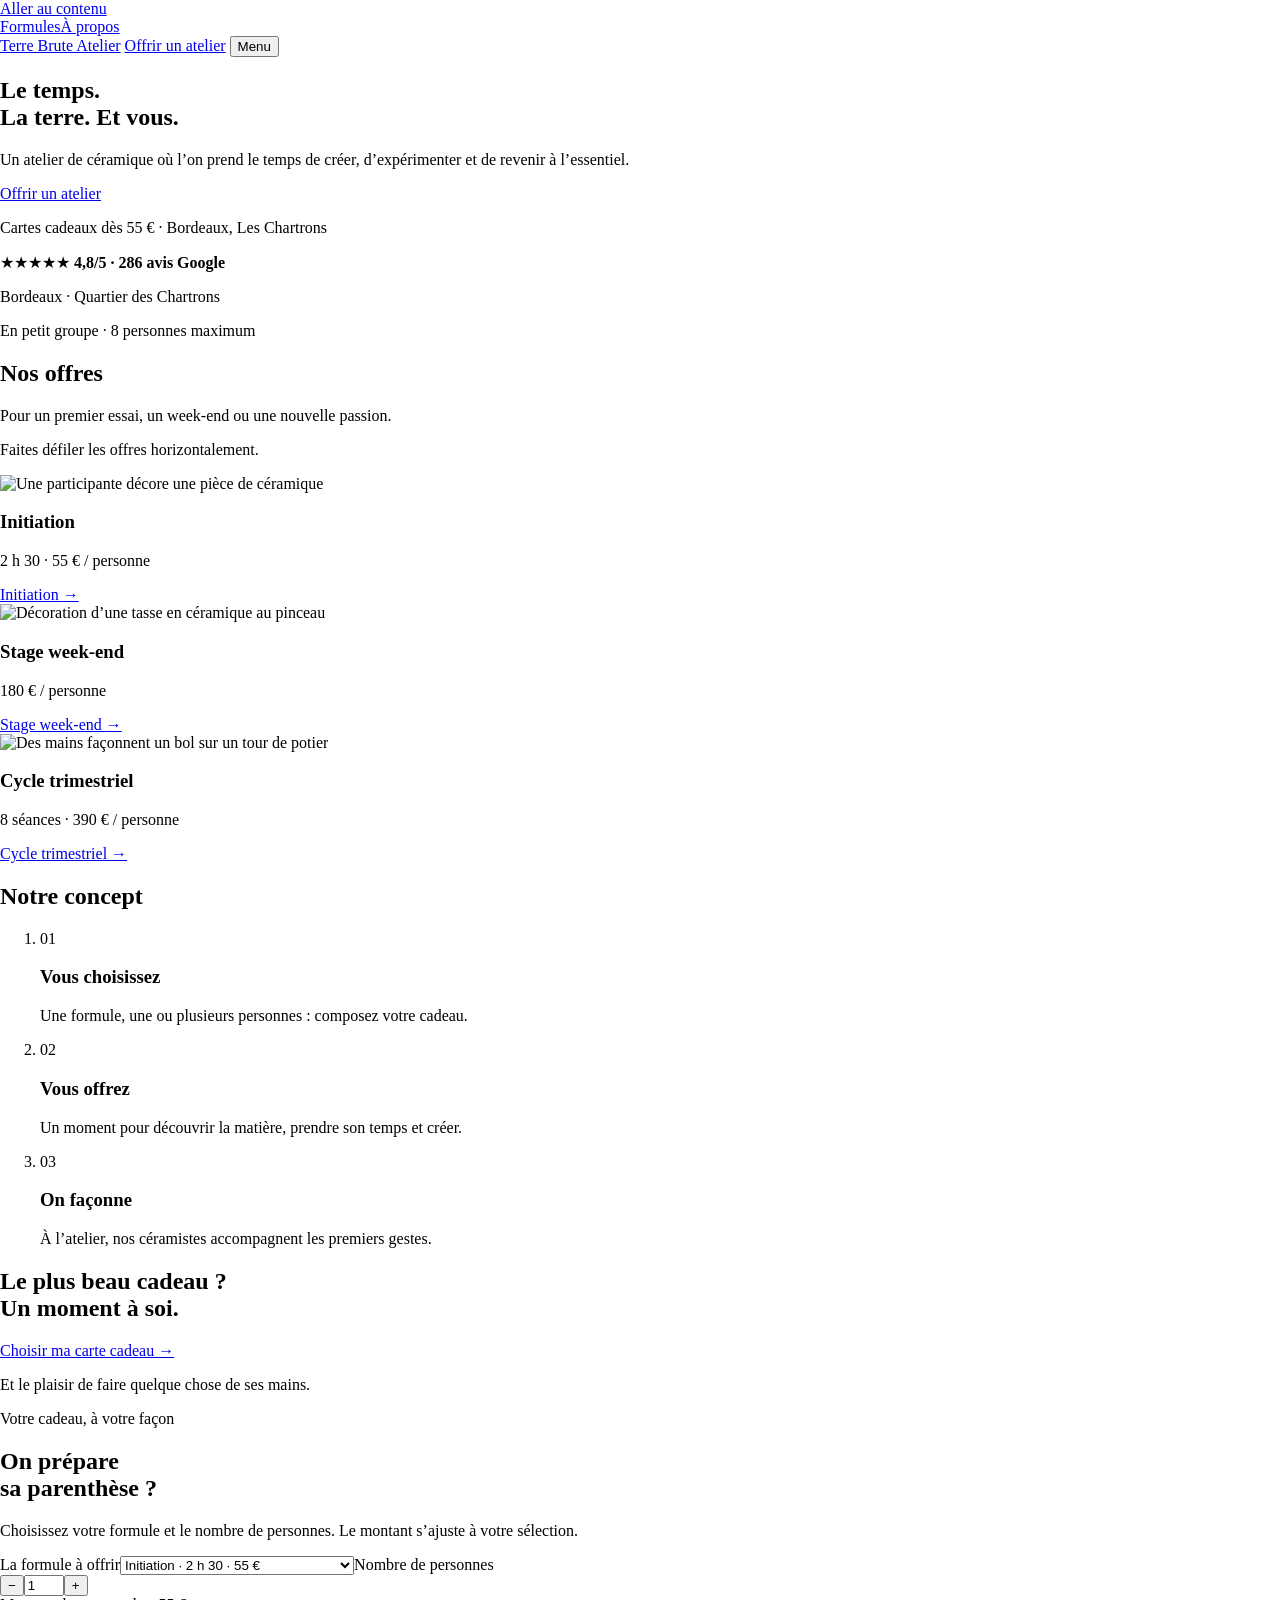
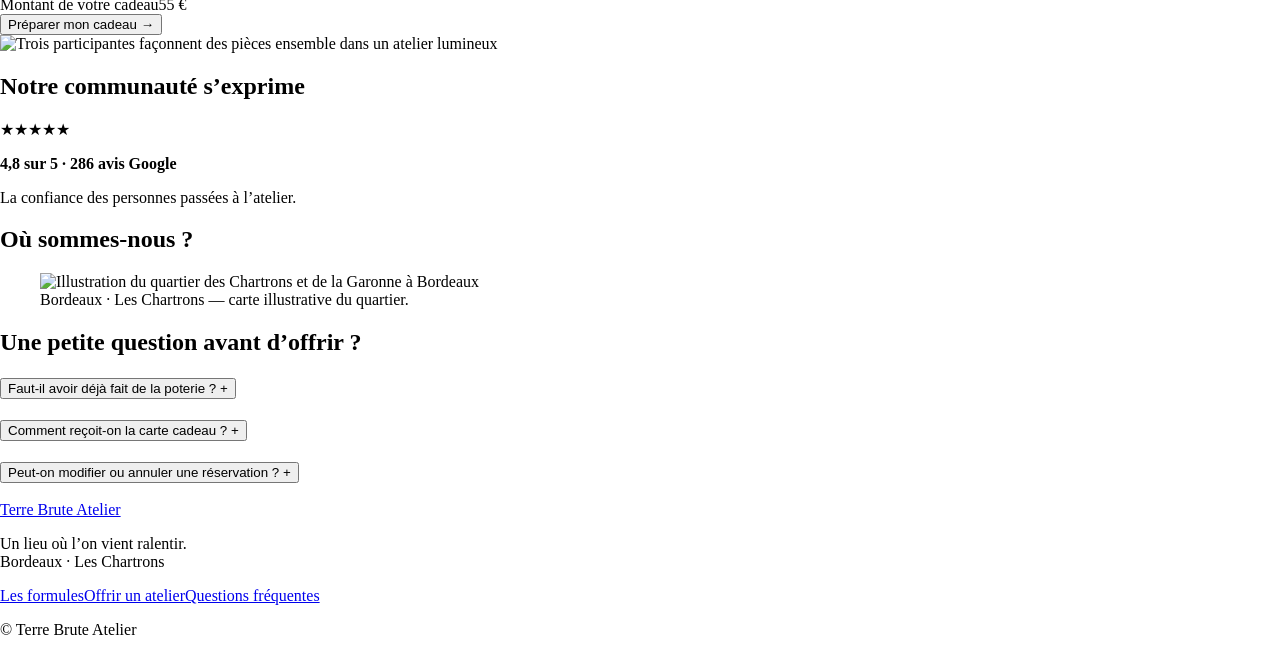
==== index.html @ 3ad9e369 "Ajouter la structure HTML de la landing et sa documentation" ====
<!doctype html><html lang="fr"><head><meta charset="utf-8"><meta name="viewport" content="width=device-width,initial-scale=1"><meta name="description" content="Offrez une parenthèse créative à Bordeaux : découvrez les formules cadeaux de Terre Brute Atelier et préparez votre sélection."><title>Offrir un atelier — Terre Brute Atelier</title><link rel="stylesheet" href="assets/landing.css"><style>body{margin:0}</style></head><body><div class="tb" data-tb-landing>
  <a class="tb-skip" href="#contenu">Aller au contenu</a>
  <header class="tb-header">
    <nav class="tb-nav" aria-label="Navigation principale">
      <div class="tb-nav-links"><a href="#formules">Formules</a><a href="#concept">À propos</a></div>
      <a class="tb-brand" href="#contenu">Terre Brute Atelier</a>
      <a class="tb-button tb-nav-cta" href="#cadeau">Offrir un atelier</a>
      <button class="tb-menu" type="button" aria-expanded="false" aria-controls="navigation-mobile" data-menu-toggle>Menu</button>
    </nav>
    <nav id="navigation-mobile" class="tb-mobile-nav" aria-label="Navigation mobile" data-mobile-nav hidden><a href="#formules">Les formules</a><a href="#concept">Notre concept</a><a href="#cadeau">Offrir un atelier</a><a href="#questions">Questions fréquentes</a></nav>
  </header>
  <main id="contenu">
    <section class="tb-hero tb-texture" aria-labelledby="titre-principal">
      <h1 id="titre-principal">Le temps.<br>La terre. Et vous.</h1>
      <p class="tb-hero-copy">Un atelier de céramique où l’on prend le temps de créer, d’expérimenter et de revenir à l’essentiel.</p>
      <a class="tb-button" href="#cadeau">Offrir un atelier</a>
      <p class="tb-hero-detail">Cartes cadeaux dès 55 € · Bordeaux, Les Chartrons</p>
    </section>
    <div class="tb-trust" aria-label="Les repères de l’atelier"><p><span aria-hidden="true">★★★★★</span> <strong>4,8/5 · 286 avis Google</strong></p><p>Bordeaux · Quartier des Chartrons</p><p>En petit groupe · 8 personnes maximum</p></div>
    <section id="formules" class="tb-offers tb-texture" aria-labelledby="titre-offres">
      <div class="tb-section-intro"><h2 id="titre-offres">Nos offres</h2><p>Pour un premier essai, un week-end ou une nouvelle passion.</p></div>
      <p class="tb-swipe-hint" id="aide-offres">Faites défiler les offres horizontalement.</p>
      <div class="tb-offer-track" tabindex="0" role="region" aria-label="Les trois formules cadeaux" aria-describedby="aide-offres">
        <article class="tb-offer"><img src="assets/initiation.webp" alt="Une participante décore une pièce de céramique" width="278" height="416" loading="lazy"><div class="tb-offer-label"><h3>Initiation</h3><p>2 h 30 · 55 € / personne</p><a class="tb-button" href="#cadeau" data-select-formula="initiation">Initiation <span aria-hidden="true">→</span></a></div></article>
        <article class="tb-offer"><img src="assets/stage.webp" alt="Décoration d’une tasse en céramique au pinceau" width="278" height="416" loading="lazy"><div class="tb-offer-label"><h3>Stage week-end</h3><p>180 € / personne</p><a class="tb-button" href="#cadeau" data-select-formula="stage">Stage week-end <span aria-hidden="true">→</span></a></div></article>
        <article class="tb-offer"><img src="assets/cycle.webp" alt="Des mains façonnent un bol sur un tour de potier" width="278" height="416" loading="lazy"><div class="tb-offer-label"><h3>Cycle trimestriel</h3><p>8 séances · 390 € / personne</p><a class="tb-button" href="#cadeau" data-select-formula="cycle">Cycle trimestriel <span aria-hidden="true">→</span></a></div></article>
      </div>
    </section>
    <section id="concept" class="tb-concept tb-wrap" aria-labelledby="titre-concept"><h2 id="titre-concept">Notre concept</h2><ol class="tb-steps"><li><span class="tb-step-number" aria-hidden="true">01</span><h3>Vous choisissez</h3><p>Une formule, une ou plusieurs personnes : composez votre cadeau.</p></li><li><span class="tb-step-number" aria-hidden="true">02</span><h3>Vous offrez</h3><p>Un moment pour découvrir la matière, prendre son temps et créer.</p></li><li><span class="tb-step-number" aria-hidden="true">03</span><h3>On façonne</h3><p>À l’atelier, nos céramistes accompagnent les premiers gestes.</p></li></ol></section>
    <section class="tb-gift-invitation tb-texture"><div class="tb-gift-panel"><h2>Le plus beau cadeau ?<br>Un moment à soi.</h2><a href="#cadeau" class="tb-button tb-button-clay">Choisir ma carte cadeau <span aria-hidden="true">→</span></a><p>Et le plaisir de faire quelque chose de ses mains.</p></div></section>
    <section id="cadeau" class="tb-configurator tb-wrap" aria-labelledby="titre-cadeau"><div><p class="tb-eyebrow">Votre cadeau, à votre façon</p><h2 id="titre-cadeau">On prépare<br>sa parenthèse ?</h2><p>Choisissez votre formule et le nombre de personnes. Le montant s’ajuste à votre sélection.</p></div><form class="tb-gift-form" data-gift-form><label for="formule">La formule à offrir</label><select id="formule" name="formula"><option value="initiation" data-price="55">Initiation · 2 h 30 · 55 €</option><option value="stage" data-price="180">Stage week-end · 180 €</option><option value="cycle" data-price="390">Cycle trimestriel · 8 séances · 390 €</option></select><label for="personnes">Nombre de personnes</label><div class="tb-quantity"><button type="button" data-quantity-step="-1" aria-label="Retirer une personne">−</button><input id="personnes" type="number" name="quantity" min="1" max="8" step="1" value="1" required inputmode="numeric"><button type="button" data-quantity-step="1" aria-label="Ajouter une personne">+</button></div><div class="tb-total"><span>Montant de votre cadeau</span><output for="formule personnes" aria-live="polite" aria-atomic="true" data-gift-total>55 €</output></div><button class="tb-button tb-button-clay" type="submit">Préparer mon cadeau <span aria-hidden="true">→</span></button><p class="tb-status" role="status" data-gift-status hidden></p></form></section>
    <section id="communaute" class="tb-community tb-wrap" aria-labelledby="titre-avis"><img class="tb-community-image" src="assets/atelier.webp" alt="Trois participantes façonnent des pièces ensemble dans un atelier lumineux" width="416" height="280" loading="lazy"><h2 id="titre-avis">Notre communauté s’exprime</h2><p class="tb-stars" aria-label="Note de 4,8 sur 5">★★★★★</p><p class="tb-rating"><strong>4,8 sur 5 · 286 avis Google</strong></p><p>La confiance des personnes passées à l’atelier.</p></section>
    <section id="contact" class="tb-location tb-texture" aria-labelledby="titre-lieu"><h2 id="titre-lieu">Où sommes-nous ?</h2><figure><img src="assets/carte.webp" alt="Illustration du quartier des Chartrons et de la Garonne à Bordeaux" width="416" height="234" loading="lazy"><figcaption>Bordeaux · Les Chartrons — carte illustrative du quartier.</figcaption></figure></section>
    <section id="questions" class="tb-faq" aria-labelledby="titre-faq"><div class="tb-faq-inner"><h2 id="titre-faq">Une petite question avant d’offrir ?</h2><div class="tb-faq-item"><h3><button type="button" data-faq-trigger aria-expanded="false" aria-controls="reponse-1">Faut-il avoir déjà fait de la poterie ? <span aria-hidden="true">+</span></button></h3><div id="reponse-1" hidden><p>Pas du tout. Les initiations sont conçues pour découvrir le tour ou le modelage, avec l’accompagnement d’un céramiste.</p></div></div><div class="tb-faq-item"><h3><button type="button" data-faq-trigger aria-expanded="false" aria-controls="reponse-2">Comment reçoit-on la carte cadeau ? <span aria-hidden="true">+</span></button></h3><div id="reponse-2" hidden><p>Les modalités de réception seront précisées par l’atelier à l’ouverture de la vente en ligne. Le simulateur permet pour le moment de préparer votre sélection.</p></div></div><div class="tb-faq-item"><h3><button type="button" data-faq-trigger aria-expanded="false" aria-controls="reponse-3">Peut-on modifier ou annuler une réservation ? <span aria-hidden="true">+</span></button></h3><div id="reponse-3" hidden><p>Les conditions de modification, d’annulation et de validité seront précisées dans les conditions générales de vente avant l’ouverture des achats.</p></div></div></div></section>
  </main>
  <footer class="tb-footer tb-wrap"><a class="tb-brand" href="#contenu">Terre Brute Atelier</a><p>Un lieu où l’on vient ralentir.<br>Bordeaux · Les Chartrons</p><nav aria-label="Pied de page"><a href="#formules">Les formules</a><a href="#cadeau">Offrir un atelier</a><a href="#questions">Questions fréquentes</a></nav><p class="tb-copyright">© Terre Brute Atelier</p></footer>
</div>
<script src="assets/landing.js"></script></body></html>
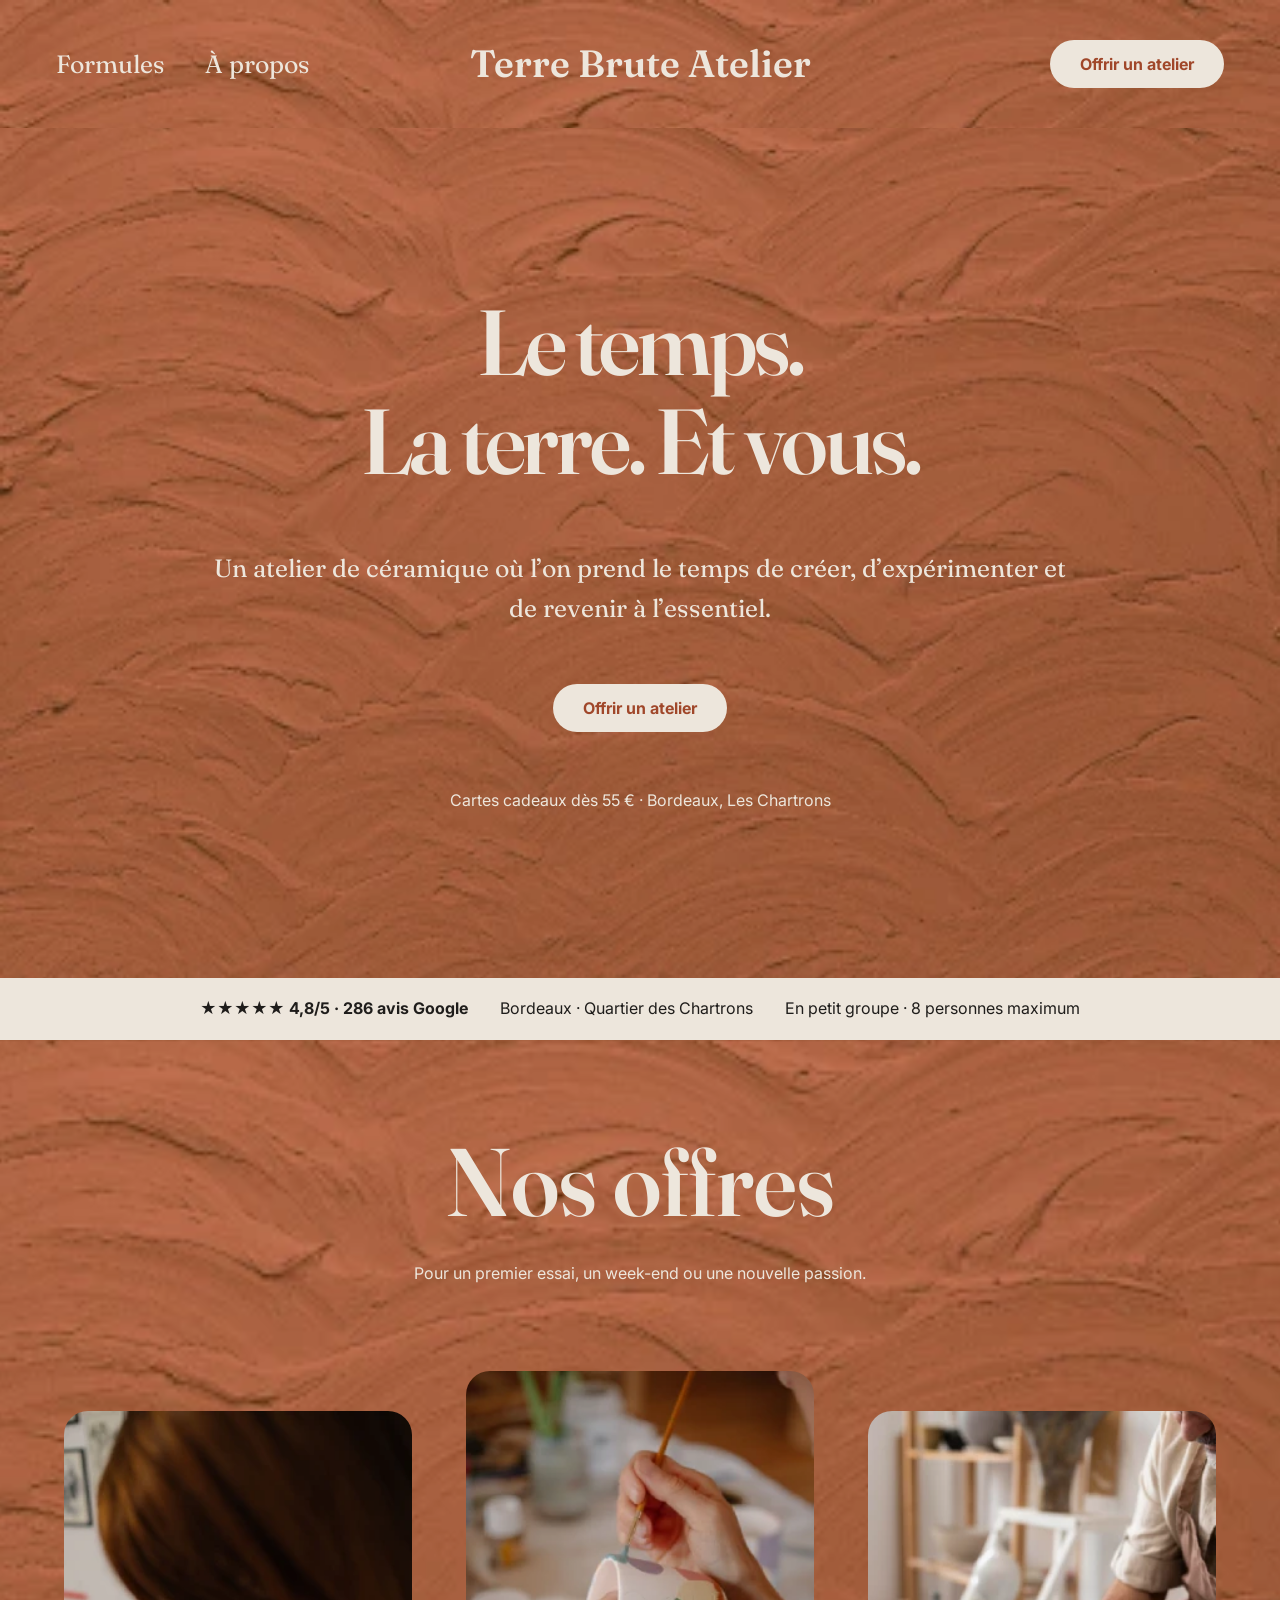
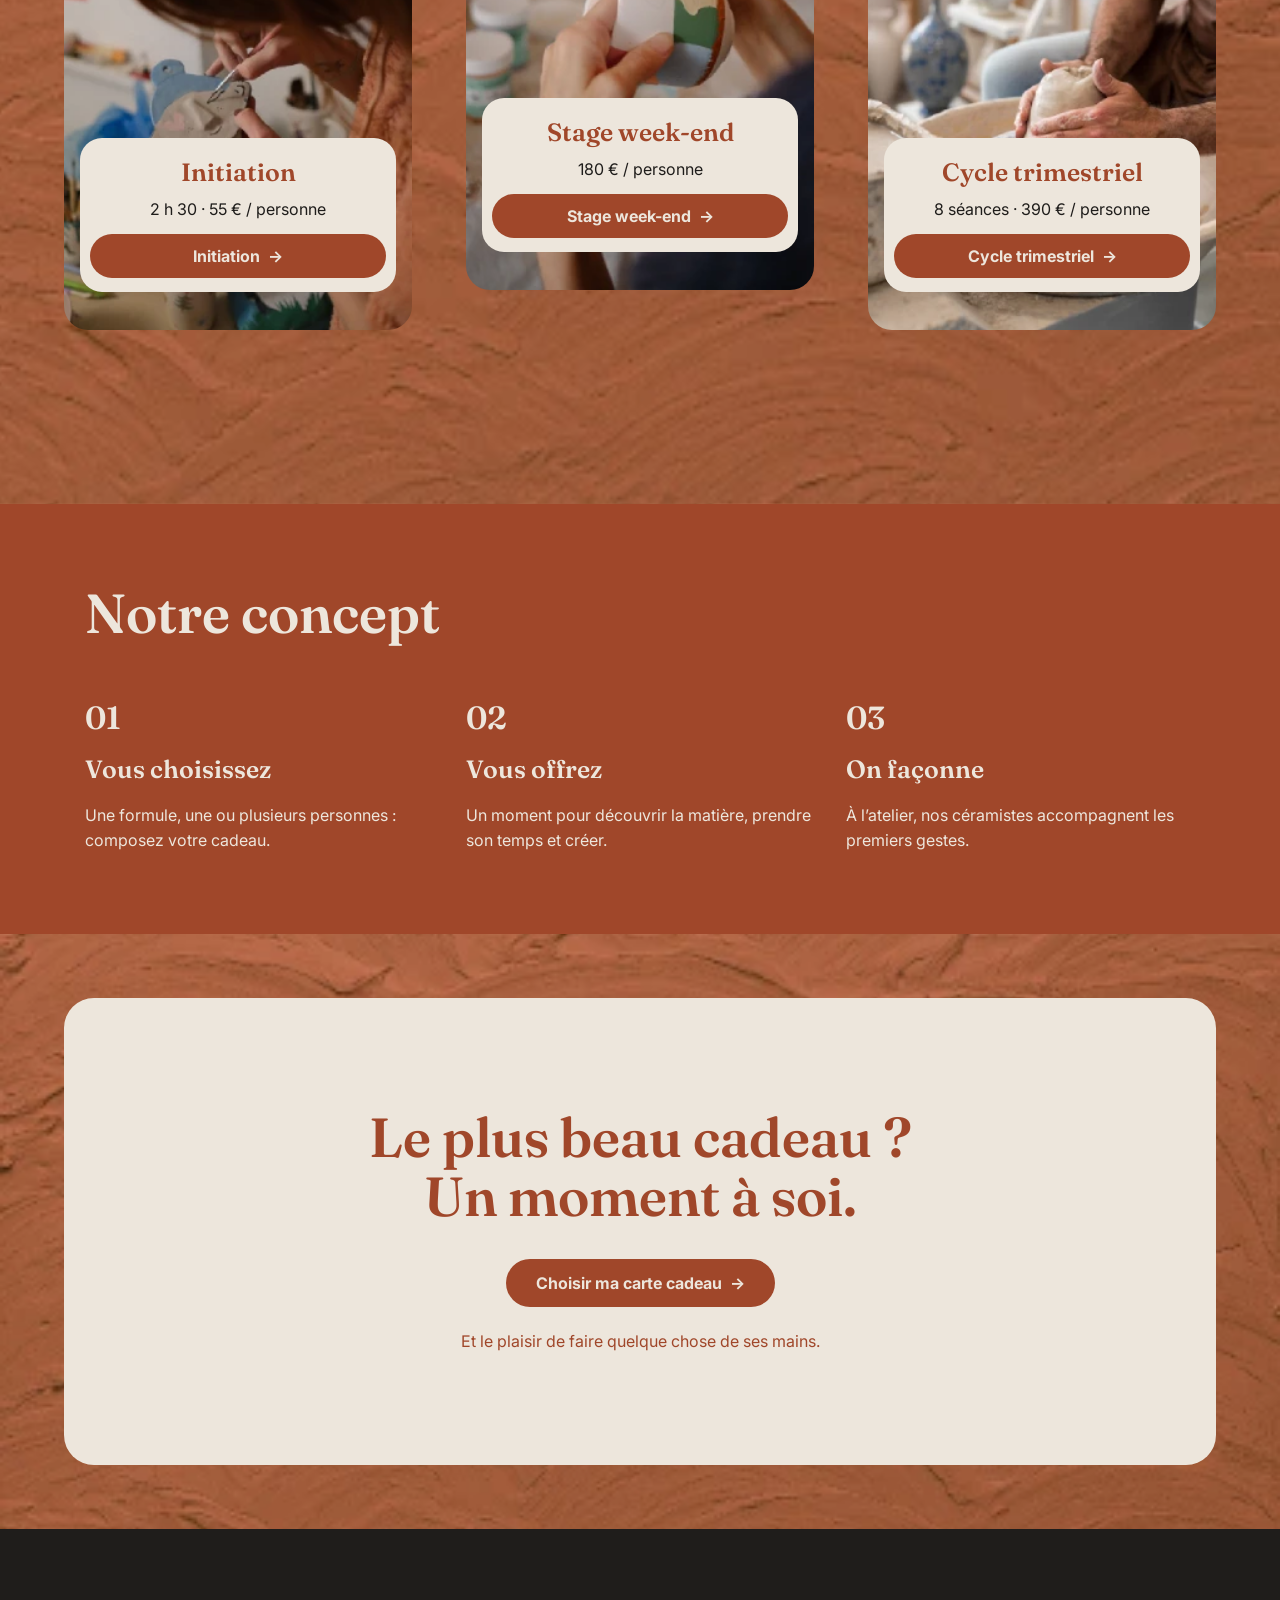
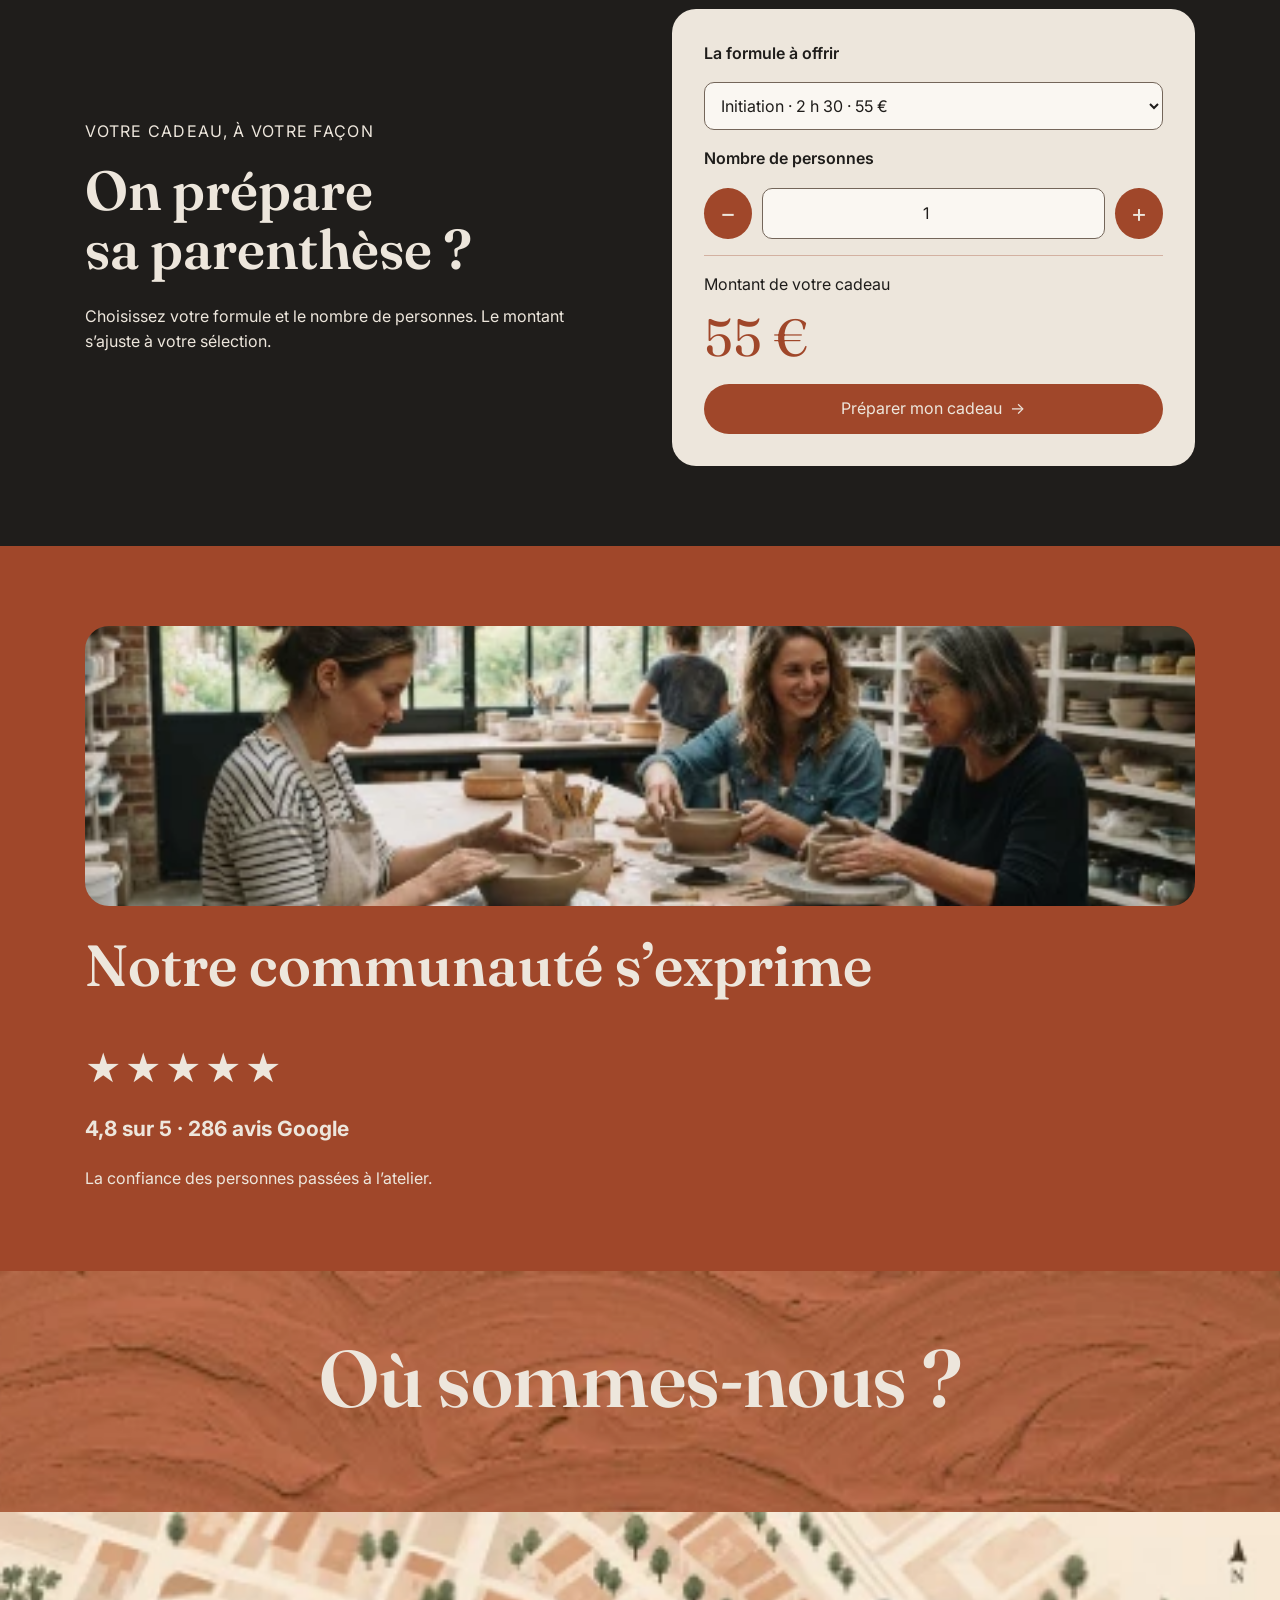
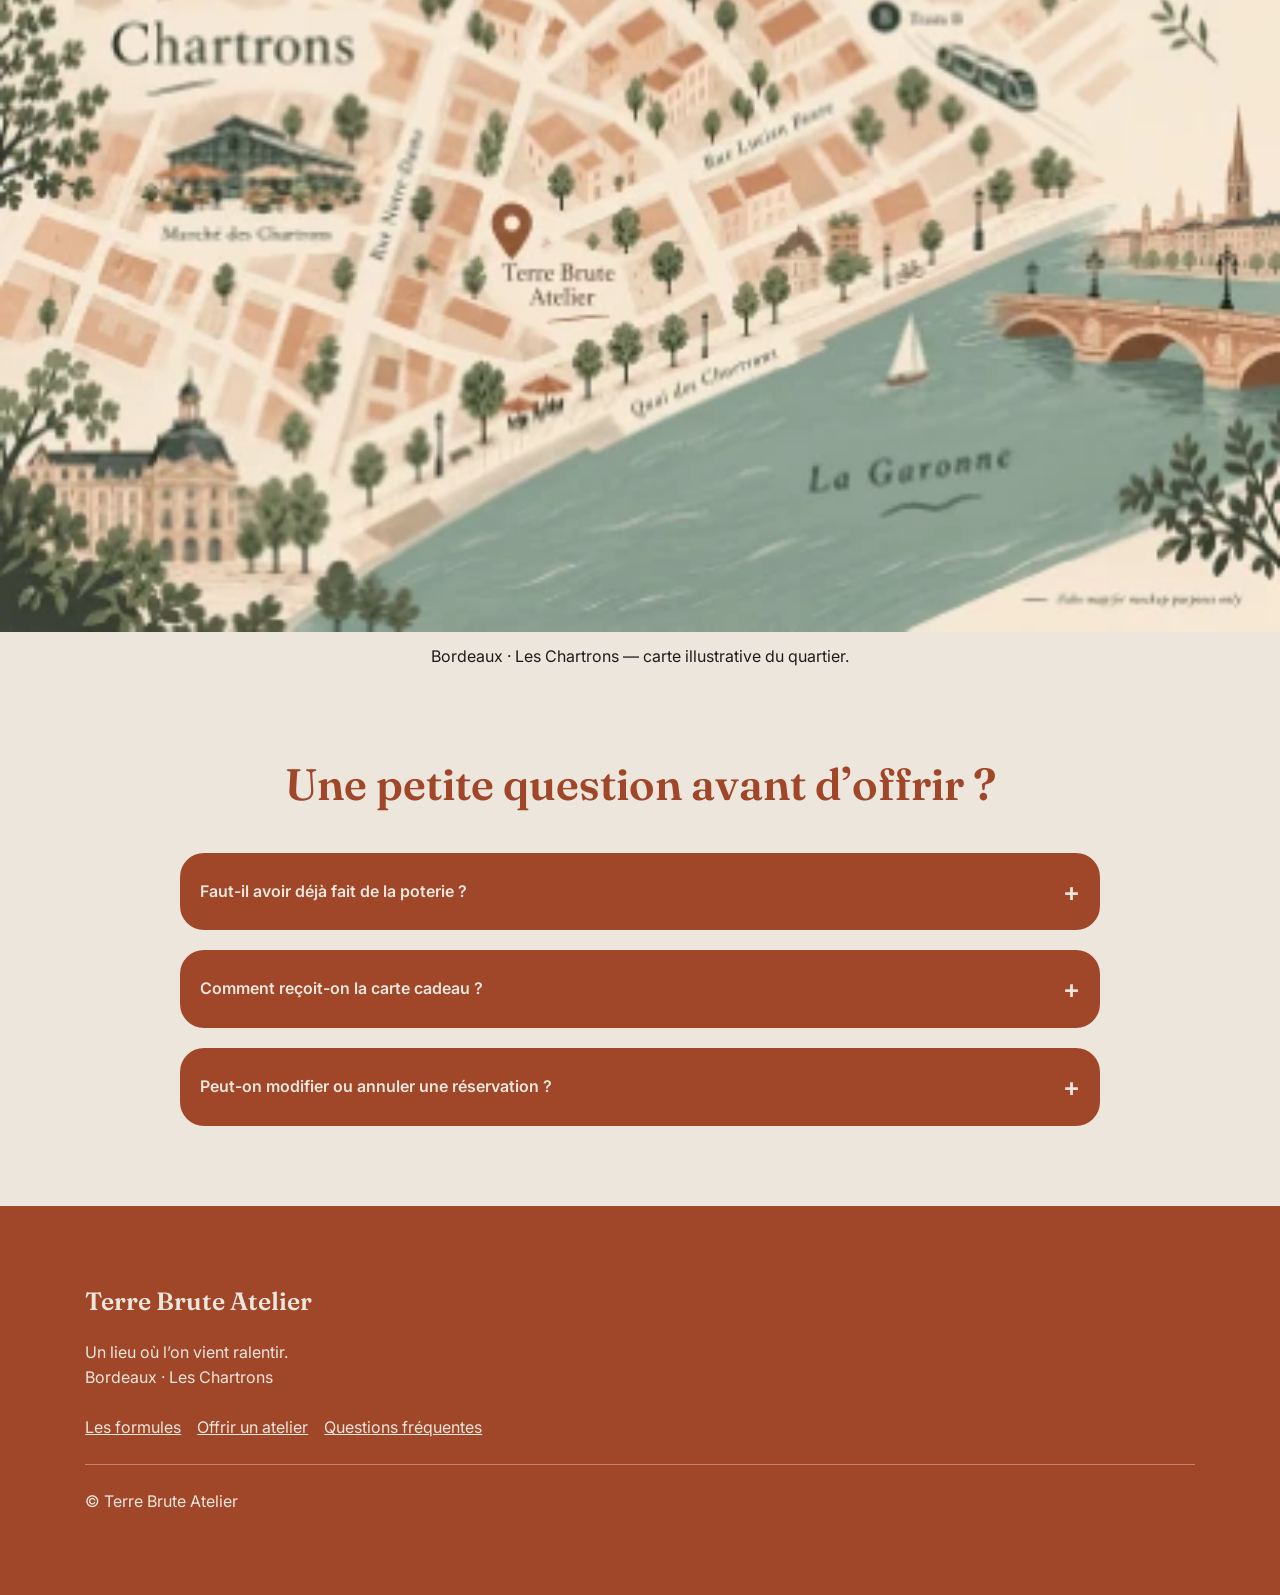
==== commit 71710b25: "Corriger les rôles ARIA signalés par le W3C" ====
--- a/index.html
+++ b/index.html
@@ -16,7 +16,7 @@
       <a class="tb-button" href="#cadeau">Offrir un atelier</a>
       <p class="tb-hero-detail">Cartes cadeaux dès 55 € · Bordeaux, Les Chartrons</p>
     </section>
-    <div class="tb-trust" aria-label="Les repères de l’atelier"><p><span aria-hidden="true">★★★★★</span> <strong>4,8/5 · 286 avis Google</strong></p><p>Bordeaux · Quartier des Chartrons</p><p>En petit groupe · 8 personnes maximum</p></div>
+    <div class="tb-trust" role="group" aria-label="Les repères de l’atelier"><p><span aria-hidden="true">★★★★★</span> <strong>4,8/5 · 286 avis Google</strong></p><p>Bordeaux · Quartier des Chartrons</p><p>En petit groupe · 8 personnes maximum</p></div>
     <section id="formules" class="tb-offers tb-texture" aria-labelledby="titre-offres">
       <div class="tb-section-intro"><h2 id="titre-offres">Nos offres</h2><p>Pour un premier essai, un week-end ou une nouvelle passion.</p></div>
       <p class="tb-swipe-hint" id="aide-offres">Faites défiler les offres horizontalement.</p>
@@ -29,7 +29,7 @@
     <section id="concept" class="tb-concept tb-wrap" aria-labelledby="titre-concept"><h2 id="titre-concept">Notre concept</h2><ol class="tb-steps"><li><span class="tb-step-number" aria-hidden="true">01</span><h3>Vous choisissez</h3><p>Une formule, une ou plusieurs personnes : composez votre cadeau.</p></li><li><span class="tb-step-number" aria-hidden="true">02</span><h3>Vous offrez</h3><p>Un moment pour découvrir la matière, prendre son temps et créer.</p></li><li><span class="tb-step-number" aria-hidden="true">03</span><h3>On façonne</h3><p>À l’atelier, nos céramistes accompagnent les premiers gestes.</p></li></ol></section>
     <section class="tb-gift-invitation tb-texture"><div class="tb-gift-panel"><h2>Le plus beau cadeau ?<br>Un moment à soi.</h2><a href="#cadeau" class="tb-button tb-button-clay">Choisir ma carte cadeau <span aria-hidden="true">→</span></a><p>Et le plaisir de faire quelque chose de ses mains.</p></div></section>
     <section id="cadeau" class="tb-configurator tb-wrap" aria-labelledby="titre-cadeau"><div><p class="tb-eyebrow">Votre cadeau, à votre façon</p><h2 id="titre-cadeau">On prépare<br>sa parenthèse ?</h2><p>Choisissez votre formule et le nombre de personnes. Le montant s’ajuste à votre sélection.</p></div><form class="tb-gift-form" data-gift-form><label for="formule">La formule à offrir</label><select id="formule" name="formula"><option value="initiation" data-price="55">Initiation · 2 h 30 · 55 €</option><option value="stage" data-price="180">Stage week-end · 180 €</option><option value="cycle" data-price="390">Cycle trimestriel · 8 séances · 390 €</option></select><label for="personnes">Nombre de personnes</label><div class="tb-quantity"><button type="button" data-quantity-step="-1" aria-label="Retirer une personne">−</button><input id="personnes" type="number" name="quantity" min="1" max="8" step="1" value="1" required inputmode="numeric"><button type="button" data-quantity-step="1" aria-label="Ajouter une personne">+</button></div><div class="tb-total"><span>Montant de votre cadeau</span><output for="formule personnes" aria-live="polite" aria-atomic="true" data-gift-total>55 €</output></div><button class="tb-button tb-button-clay" type="submit">Préparer mon cadeau <span aria-hidden="true">→</span></button><p class="tb-status" role="status" data-gift-status hidden></p></form></section>
-    <section id="communaute" class="tb-community tb-wrap" aria-labelledby="titre-avis"><img class="tb-community-image" src="assets/atelier.webp" alt="Trois participantes façonnent des pièces ensemble dans un atelier lumineux" width="416" height="280" loading="lazy"><h2 id="titre-avis">Notre communauté s’exprime</h2><p class="tb-stars" aria-label="Note de 4,8 sur 5">★★★★★</p><p class="tb-rating"><strong>4,8 sur 5 · 286 avis Google</strong></p><p>La confiance des personnes passées à l’atelier.</p></section>
+    <section id="communaute" class="tb-community tb-wrap" aria-labelledby="titre-avis"><img class="tb-community-image" src="assets/atelier.webp" alt="Trois participantes façonnent des pièces ensemble dans un atelier lumineux" width="416" height="280" loading="lazy"><h2 id="titre-avis">Notre communauté s’exprime</h2><p class="tb-stars" role="img" aria-label="Note de 4,8 sur 5">★★★★★</p><p class="tb-rating"><strong>4,8 sur 5 · 286 avis Google</strong></p><p>La confiance des personnes passées à l’atelier.</p></section>
     <section id="contact" class="tb-location tb-texture" aria-labelledby="titre-lieu"><h2 id="titre-lieu">Où sommes-nous ?</h2><figure><img src="assets/carte.webp" alt="Illustration du quartier des Chartrons et de la Garonne à Bordeaux" width="416" height="234" loading="lazy"><figcaption>Bordeaux · Les Chartrons — carte illustrative du quartier.</figcaption></figure></section>
     <section id="questions" class="tb-faq" aria-labelledby="titre-faq"><div class="tb-faq-inner"><h2 id="titre-faq">Une petite question avant d’offrir ?</h2><div class="tb-faq-item"><h3><button type="button" data-faq-trigger aria-expanded="false" aria-controls="reponse-1">Faut-il avoir déjà fait de la poterie ? <span aria-hidden="true">+</span></button></h3><div id="reponse-1" hidden><p>Pas du tout. Les initiations sont conçues pour découvrir le tour ou le modelage, avec l’accompagnement d’un céramiste.</p></div></div><div class="tb-faq-item"><h3><button type="button" data-faq-trigger aria-expanded="false" aria-controls="reponse-2">Comment reçoit-on la carte cadeau ? <span aria-hidden="true">+</span></button></h3><div id="reponse-2" hidden><p>Les modalités de réception seront précisées par l’atelier à l’ouverture de la vente en ligne. Le simulateur permet pour le moment de préparer votre sélection.</p></div></div><div class="tb-faq-item"><h3><button type="button" data-faq-trigger aria-expanded="false" aria-controls="reponse-3">Peut-on modifier ou annuler une réservation ? <span aria-hidden="true">+</span></button></h3><div id="reponse-3" hidden><p>Les conditions de modification, d’annulation et de validité seront précisées dans les conditions générales de vente avant l’ouverture des achats.</p></div></div></div></section>
   </main>
--- a/assets/landing.css
+++ b/assets/landing.css
@@ -0,0 +1,7 @@
+@import url('https://fonts.googleapis.com/css2?family=Fraunces:wght@600&family=Inter:wght@400;600;700&display=swap');
+:root{--tb-clay:#A0472A;--tb-sand:#EDE6DC;--tb-ink:#1F1D1B;--tb-paper:#FAF7F2}
+html{scroll-behavior:smooth;scroll-padding-top:24px}.tb{color:var(--tb-sand);background:var(--tb-clay);font-family:Inter,Arial,sans-serif;font-size:16px;line-height:1.6;overflow-x:clip}.tb *{box-sizing:border-box}.tb [hidden]{display:none!important}.tb h1,.tb h2,.tb h3,.tb p,.tb figure{margin:0}.tb h1,.tb h2,.tb h3,.tb-brand,.tb-step-number{font-family:Fraunces,Georgia,serif;font-weight:600}.tb h1,.tb h2{line-height:1.08}.tb h2{font-size:clamp(2rem,4.3vw,4rem)}.tb a{color:inherit}.tb a,.tb button{-webkit-tap-highlight-color:transparent}.tb img{display:block;max-width:100%}.tb button,.tb input,.tb select{font:inherit}.tb button,.tb select{cursor:pointer}.tb :focus-visible{outline:3px solid currentColor;outline-offset:5px}.tb-skip{position:absolute;top:8px;left:8px;z-index:10;background:var(--tb-sand);color:var(--tb-clay)!important;padding:12px;transform:translateY(-180%)}.tb-skip:focus{transform:none}.tb-wrap{padding:64px 24px}.tb-texture{background-image:url('texture.webp');background-size:cover;background-position:center}.tb-header{background:var(--tb-clay)}.tb-nav{min-height:88px;display:flex;align-items:center;justify-content:space-between;padding:20px 16px;gap:16px}.tb-brand{text-decoration:none;font-size:25px;line-height:1.2}.tb-nav-links,.tb-nav-cta{display:none!important}.tb-menu{background:transparent;border:1px solid var(--tb-sand);border-radius:30px;color:inherit;min-height:44px;padding:8px 14px}.tb-mobile-nav{padding:0 24px 24px;display:grid;gap:12px}.tb-mobile-nav a{padding:8px 0}.tb-button{display:inline-flex;align-items:center;justify-content:center;gap:8px;min-height:48px;max-width:100%;padding:12px 30px;border-radius:999px;border:0;background:var(--tb-sand);color:var(--tb-clay)!important;text-decoration:none;font-weight:700;text-align:center;font-family:Inter,Arial,sans-serif;font-size:16px;line-height:1.4;transition:transform .2s,box-shadow .2s}.tb-button:hover{transform:translateY(-2px);box-shadow:0 7px 18px #1f1d1b22}.tb-button-clay{background:var(--tb-clay);color:var(--tb-sand)!important}.tb-hero{text-align:center;min-height:620px;padding:110px 22px 80px;display:flex;flex-direction:column;align-items:center;justify-content:center;gap:46px}.tb-hero h1{font-size:clamp(36px,7.2vw,100px);letter-spacing:-.035em}.tb-hero-copy{max-width:880px;font-family:Fraunces,Georgia,serif;font-size:20px;line-height:1.6}.tb-hero-detail{font-size:16px;max-width:320px}.tb-trust{background:var(--tb-sand);color:var(--tb-ink);display:flex;flex-wrap:wrap;justify-content:center;gap:10px 32px;padding:18px 24px;text-align:center}.tb-trust p{font-size:16px}.tb-offers{padding:72px 0 88px}.tb-section-intro{text-align:center;padding:0 24px}.tb-section-intro p{margin-top:28px}.tb-swipe-hint{padding:20px 24px 0;font-size:16px}.tb-offer-track{display:grid;grid-auto-flow:column;grid-auto-columns:min(76vw,340px);gap:24px;overflow-x:auto;scroll-snap-type:x mandatory;padding:40px 24px 20px;scroll-padding:24px;overscroll-behavior-inline:contain}.tb-offer{position:relative;min-width:0;aspect-ratio:400/597;scroll-snap-align:start;border-radius:24px;overflow:hidden;background:var(--tb-ink)}.tb-offer img{width:100%;height:100%;object-fit:cover;transition:transform .4s}.tb-offer:hover img{transform:scale(1.035)}.tb-offer-label{position:absolute;bottom:24px;left:16px;right:16px;text-align:center;background:var(--tb-sand);color:var(--tb-clay);padding:14px 10px;border-radius:22px}.tb-offer h3{font-size:23px}.tb-offer-label p{font-size:16px;margin:5px 0 12px;color:var(--tb-ink)}.tb-offer .tb-button{padding:8px 16px;min-height:44px;background:var(--tb-clay);color:var(--tb-sand)!important;width:100%}.tb-concept h2{margin-bottom:48px}.tb-steps{list-style:none;display:grid;gap:40px;padding:0;margin:0}.tb-step-number{font-size:32px}.tb-steps h3{font-size:25px;margin:6px 0 14px}.tb-steps p{max-width:380px}.tb-gift-invitation{padding:48px 16px}.tb-gift-panel{max-width:1260px;margin:auto;background:var(--tb-sand);color:var(--tb-clay);border-radius:30px;text-align:center;padding:64px 20px}.tb-gift-panel .tb-button{margin:32px 0 22px}.tb-configurator{display:grid;gap:40px;background:var(--tb-ink)}.tb-configurator h2{margin:16px 0 24px}.tb-eyebrow{text-transform:uppercase;letter-spacing:.08em;font-size:16px}.tb-gift-form{border-radius:24px;padding:24px;background:var(--tb-sand);color:var(--tb-ink);display:grid;gap:16px}.tb-gift-form label{font-weight:600}.tb-gift-form select,.tb-quantity input{width:100%;border:1px solid #74665a;border-radius:10px;background:var(--tb-paper);color:var(--tb-ink);padding:12px;min-height:48px}.tb-quantity{display:grid;grid-template-columns:48px 1fr 48px;gap:10px}.tb-quantity button{border:0;border-radius:50%;background:var(--tb-clay);color:var(--tb-sand);font-size:25px;line-height:1}.tb-quantity input{text-align:center}.tb-total{padding-top:16px;border-top:1px solid #a0472a55;display:grid;gap:8px}.tb-total output{font-family:Fraunces,Georgia,serif;font-size:52px;line-height:1.2;color:var(--tb-clay)}.tb-status{font-size:16px;padding:14px;border:1px solid var(--tb-clay);border-radius:12px}.tb-community-image{width:100%;aspect-ratio:1248/360;object-fit:cover;border-radius:24px}.tb-community h2{margin:28px 0 44px}.tb-stars{font-size:36px;letter-spacing:.08em}.tb-rating{font-size:21px;margin:14px 0 20px!important}.tb-location{padding-top:64px;text-align:center}.tb-location h2{margin-bottom:48px}.tb-location figure img{width:100%;height:auto}.tb-location figcaption{padding:12px 24px;background:var(--tb-sand);color:var(--tb-ink);font-size:16px}.tb-faq{background:var(--tb-sand);color:var(--tb-clay);padding:64px 24px}.tb-faq-inner{max-width:920px;margin:auto}.tb-faq h2{text-align:center;margin-bottom:44px}.tb-faq-item+.tb-faq-item{margin-top:20px}.tb-faq h3{font:inherit}.tb-faq button{width:100%;display:flex;align-items:center;justify-content:space-between;gap:16px;border:0;border-radius:24px;padding:18px 20px;background:var(--tb-clay);color:var(--tb-sand);font-weight:600;text-align:left;min-height:56px}.tb-faq button span{font-size:26px;transition:transform .2s}.tb-faq button[aria-expanded=true] span{transform:rotate(45deg)}.tb-faq-item>div{color:var(--tb-ink);padding:20px}.tb-footer{display:grid;gap:24px}.tb-footer nav{display:flex;gap:16px;flex-wrap:wrap}.tb-copyright{font-size:16px;border-top:1px solid #ede6dc66;padding-top:24px}
+@media(min-width:768px){.tb-wrap{padding:80px 64px}.tb-hero{padding-top:140px;min-height:780px;gap:56px}.tb-hero-copy{font-size:25px}.tb-hero-detail{max-width:none}.tb-steps{grid-template-columns:repeat(3,1fr);gap:32px}.tb-configurator{grid-template-columns:1fr 1fr;align-items:center;gap:64px}.tb-gift-form{padding:32px}.tb-gift-invitation{padding:64px}.tb-faq{padding:80px 64px}.tb-offer-track{grid-auto-flow:initial;grid-template-columns:repeat(3,1fr);gap:32px;padding:64px;overflow:visible}.tb-offer:nth-child(2){transform:translateY(-40px)}.tb-swipe-hint{display:none}.tb-offer-label{left:16px;right:16px}.tb-offer h3{font-size:22px}}
+@media(min-width:1100px){.tb-wrap{padding:80px max(6.66vw,calc((100vw - 1248px)/2))}.tb-header{background-image:url('texture.webp');background-size:cover}.tb-nav{padding:40px 56px;display:grid;grid-template-columns:1fr auto 1fr}.tb-nav-links{display:flex!important;gap:40px;font-family:Fraunces,Georgia,serif;font-size:25px}.tb-nav-links a{text-decoration:none}.tb-nav .tb-brand{font-size:38px;text-align:center}.tb-nav-cta{display:inline-flex!important;justify-self:end}.tb-menu{display:none}.tb-hero{min-height:850px;padding-top:100px;padding-bottom:100px}.tb-hero-copy{margin-top:24px}.tb-offers{padding:90px 0 110px}.tb-offers h2{font-size:96px}.tb-offer-track{max-width:1440px;margin:60px auto 0;padding:64px;gap:54px}.tb-offer-label{bottom:38px}.tb-offer h3{font-size:25px}.tb-gift-panel{padding:110px 32px}.tb-community h2{font-size:58px}.tb-location h2{font-size:80px;margin-bottom:90px}.tb-faq h2{font-size:44px}}
+@media(prefers-reduced-motion:reduce){html{scroll-behavior:auto}.tb *{transition:none!important;animation:none!important}}
+
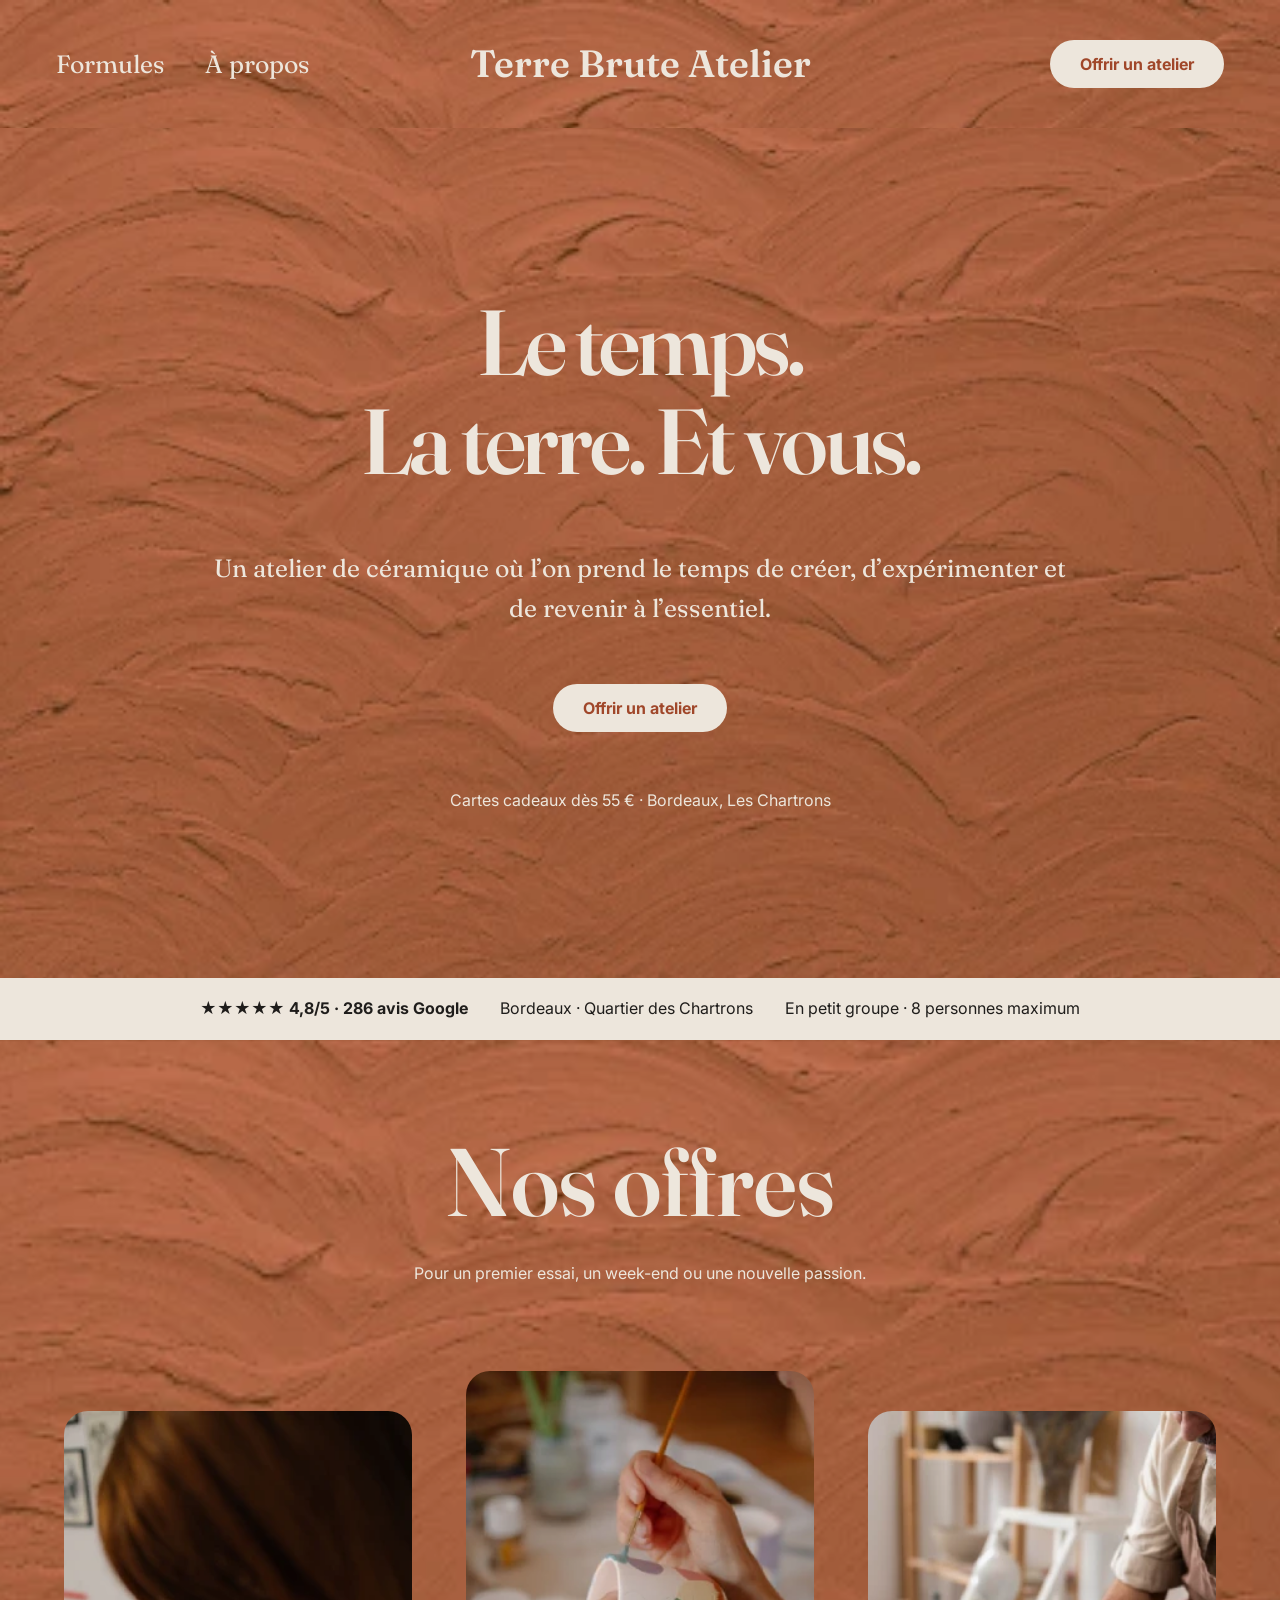
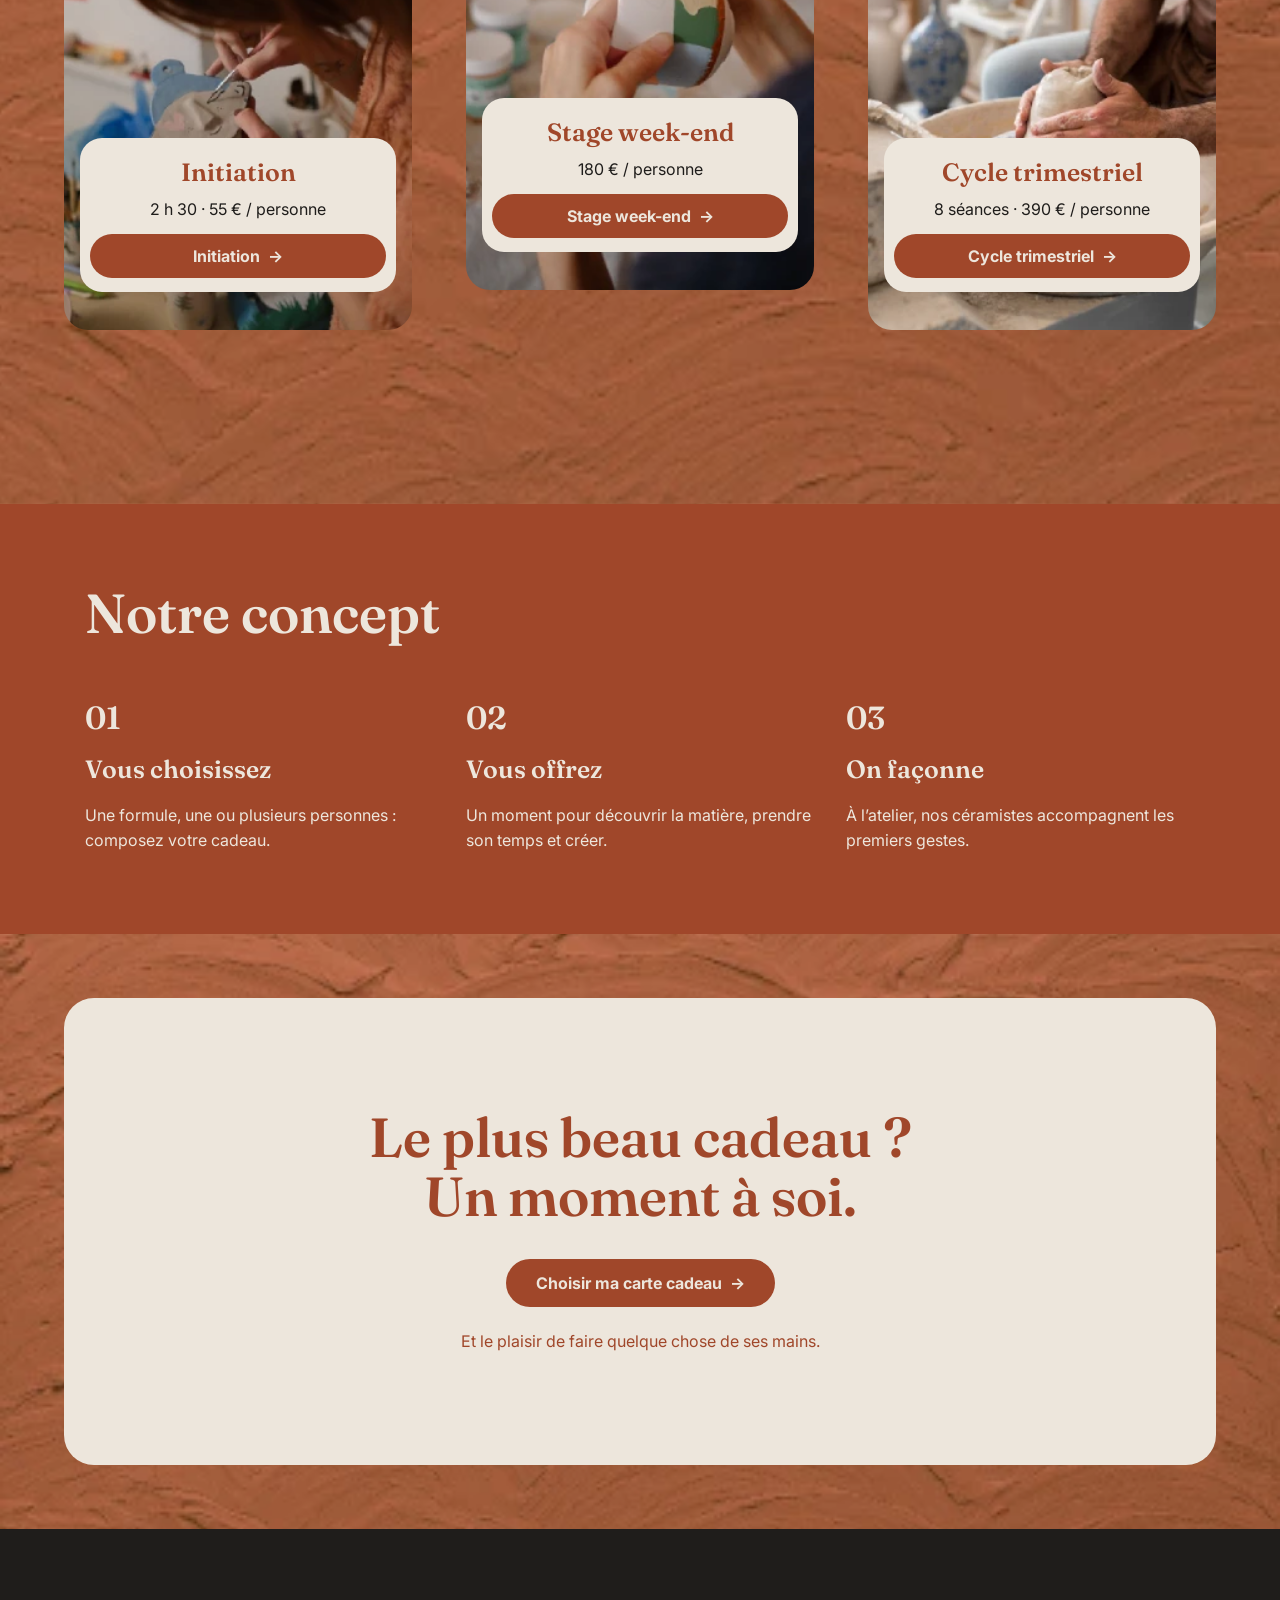
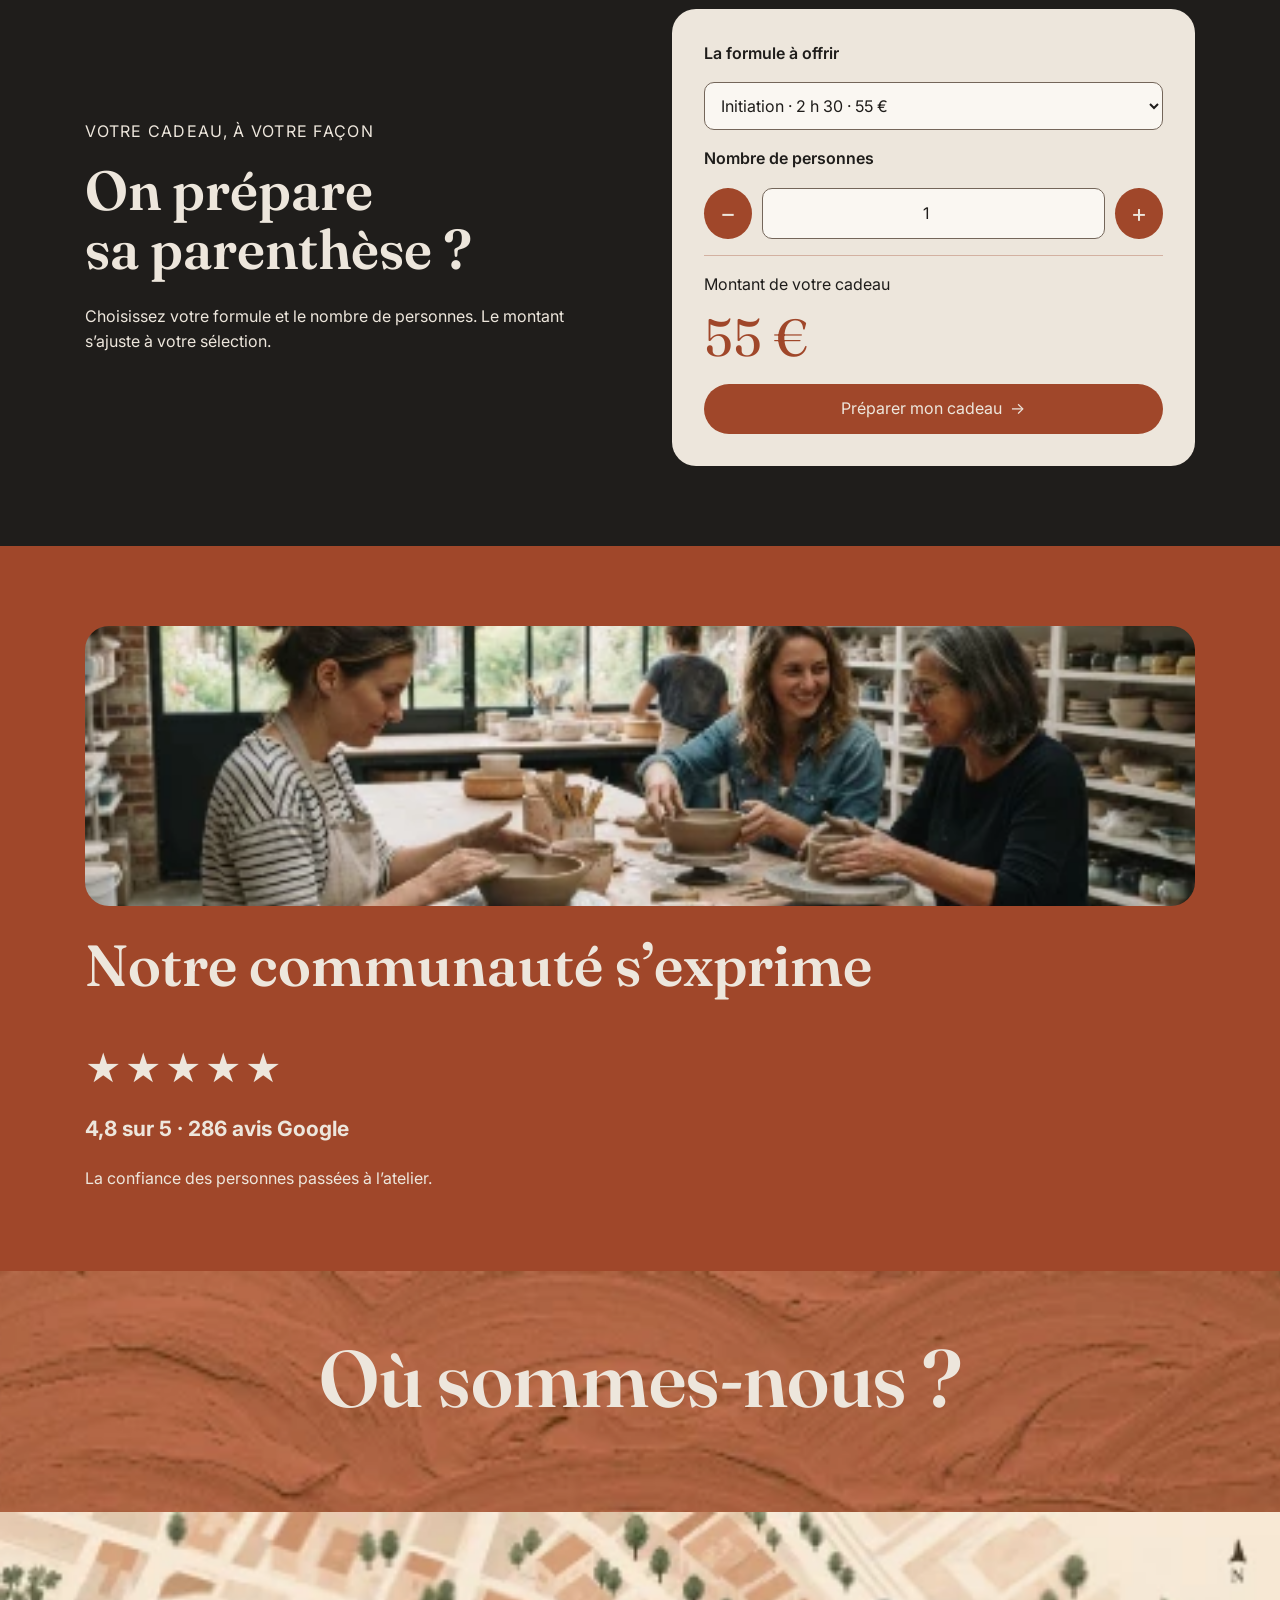
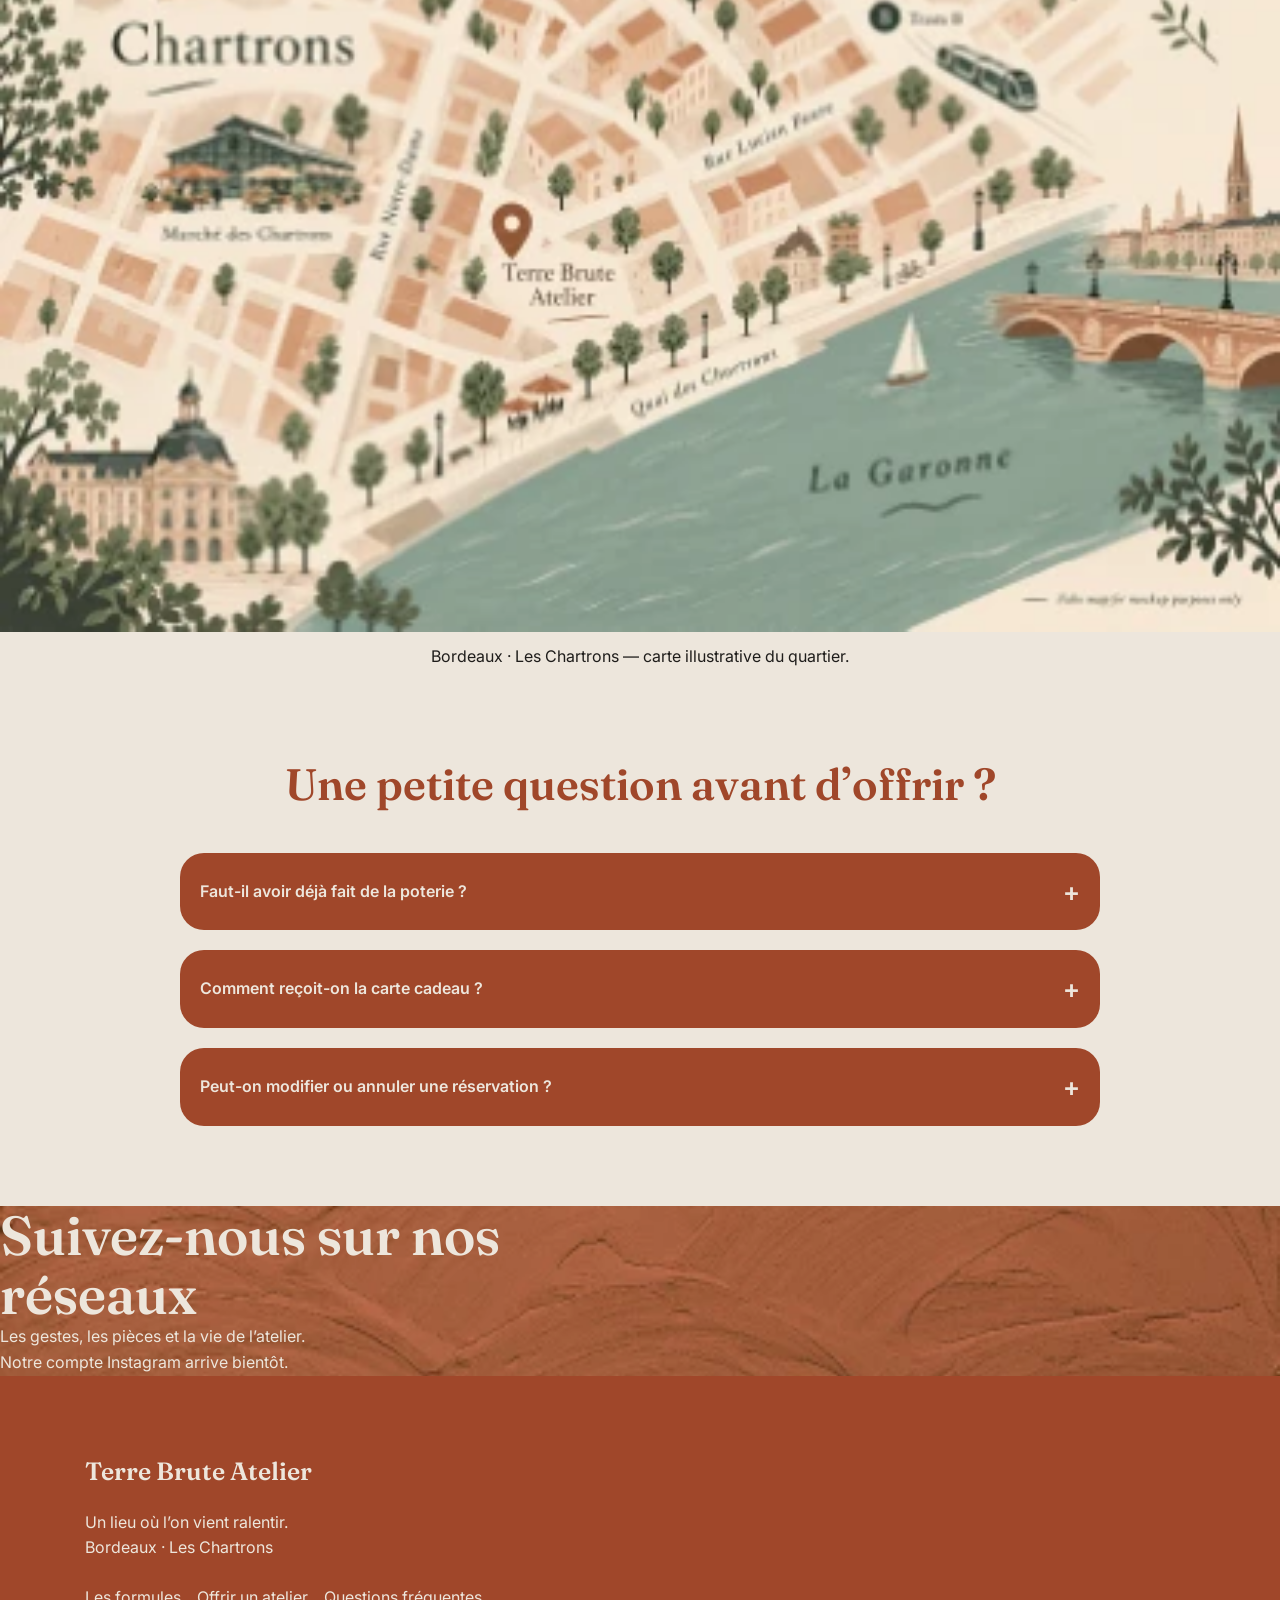
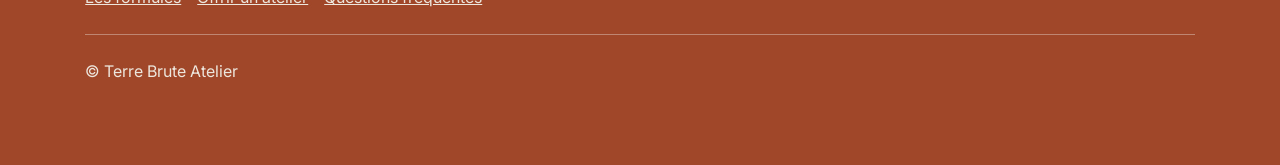
==== commit 30b231bf: "Rétablir la section des réseaux sociaux" ====
--- a/index.html
+++ b/index.html
@@ -33,6 +33,7 @@
     <section id="contact" class="tb-location tb-texture" aria-labelledby="titre-lieu"><h2 id="titre-lieu">Où sommes-nous ?</h2><figure><img src="assets/carte.webp" alt="Illustration du quartier des Chartrons et de la Garonne à Bordeaux" width="416" height="234" loading="lazy"><figcaption>Bordeaux · Les Chartrons — carte illustrative du quartier.</figcaption></figure></section>
     <section id="questions" class="tb-faq" aria-labelledby="titre-faq"><div class="tb-faq-inner"><h2 id="titre-faq">Une petite question avant d’offrir ?</h2><div class="tb-faq-item"><h3><button type="button" data-faq-trigger aria-expanded="false" aria-controls="reponse-1">Faut-il avoir déjà fait de la poterie ? <span aria-hidden="true">+</span></button></h3><div id="reponse-1" hidden><p>Pas du tout. Les initiations sont conçues pour découvrir le tour ou le modelage, avec l’accompagnement d’un céramiste.</p></div></div><div class="tb-faq-item"><h3><button type="button" data-faq-trigger aria-expanded="false" aria-controls="reponse-2">Comment reçoit-on la carte cadeau ? <span aria-hidden="true">+</span></button></h3><div id="reponse-2" hidden><p>Les modalités de réception seront précisées par l’atelier à l’ouverture de la vente en ligne. Le simulateur permet pour le moment de préparer votre sélection.</p></div></div><div class="tb-faq-item"><h3><button type="button" data-faq-trigger aria-expanded="false" aria-controls="reponse-3">Peut-on modifier ou annuler une réservation ? <span aria-hidden="true">+</span></button></h3><div id="reponse-3" hidden><p>Les conditions de modification, d’annulation et de validité seront précisées dans les conditions générales de vente avant l’ouverture des achats.</p></div></div></div></section>
   </main>
+<section class="tb-social tb-texture" aria-labelledby="titre-reseaux"><h2 id="titre-reseaux">Suivez-nous sur nos<br>réseaux</h2><p>Les gestes, les pièces et la vie de l’atelier.</p><div class="tb-social-placeholder"><p>Notre compte Instagram arrive bientôt.</p></div></section>
   <footer class="tb-footer tb-wrap"><a class="tb-brand" href="#contenu">Terre Brute Atelier</a><p>Un lieu où l’on vient ralentir.<br>Bordeaux · Les Chartrons</p><nav aria-label="Pied de page"><a href="#formules">Les formules</a><a href="#cadeau">Offrir un atelier</a><a href="#questions">Questions fréquentes</a></nav><p class="tb-copyright">© Terre Brute Atelier</p></footer>
 </div>
 <script src="assets/landing.js"></script></body></html>
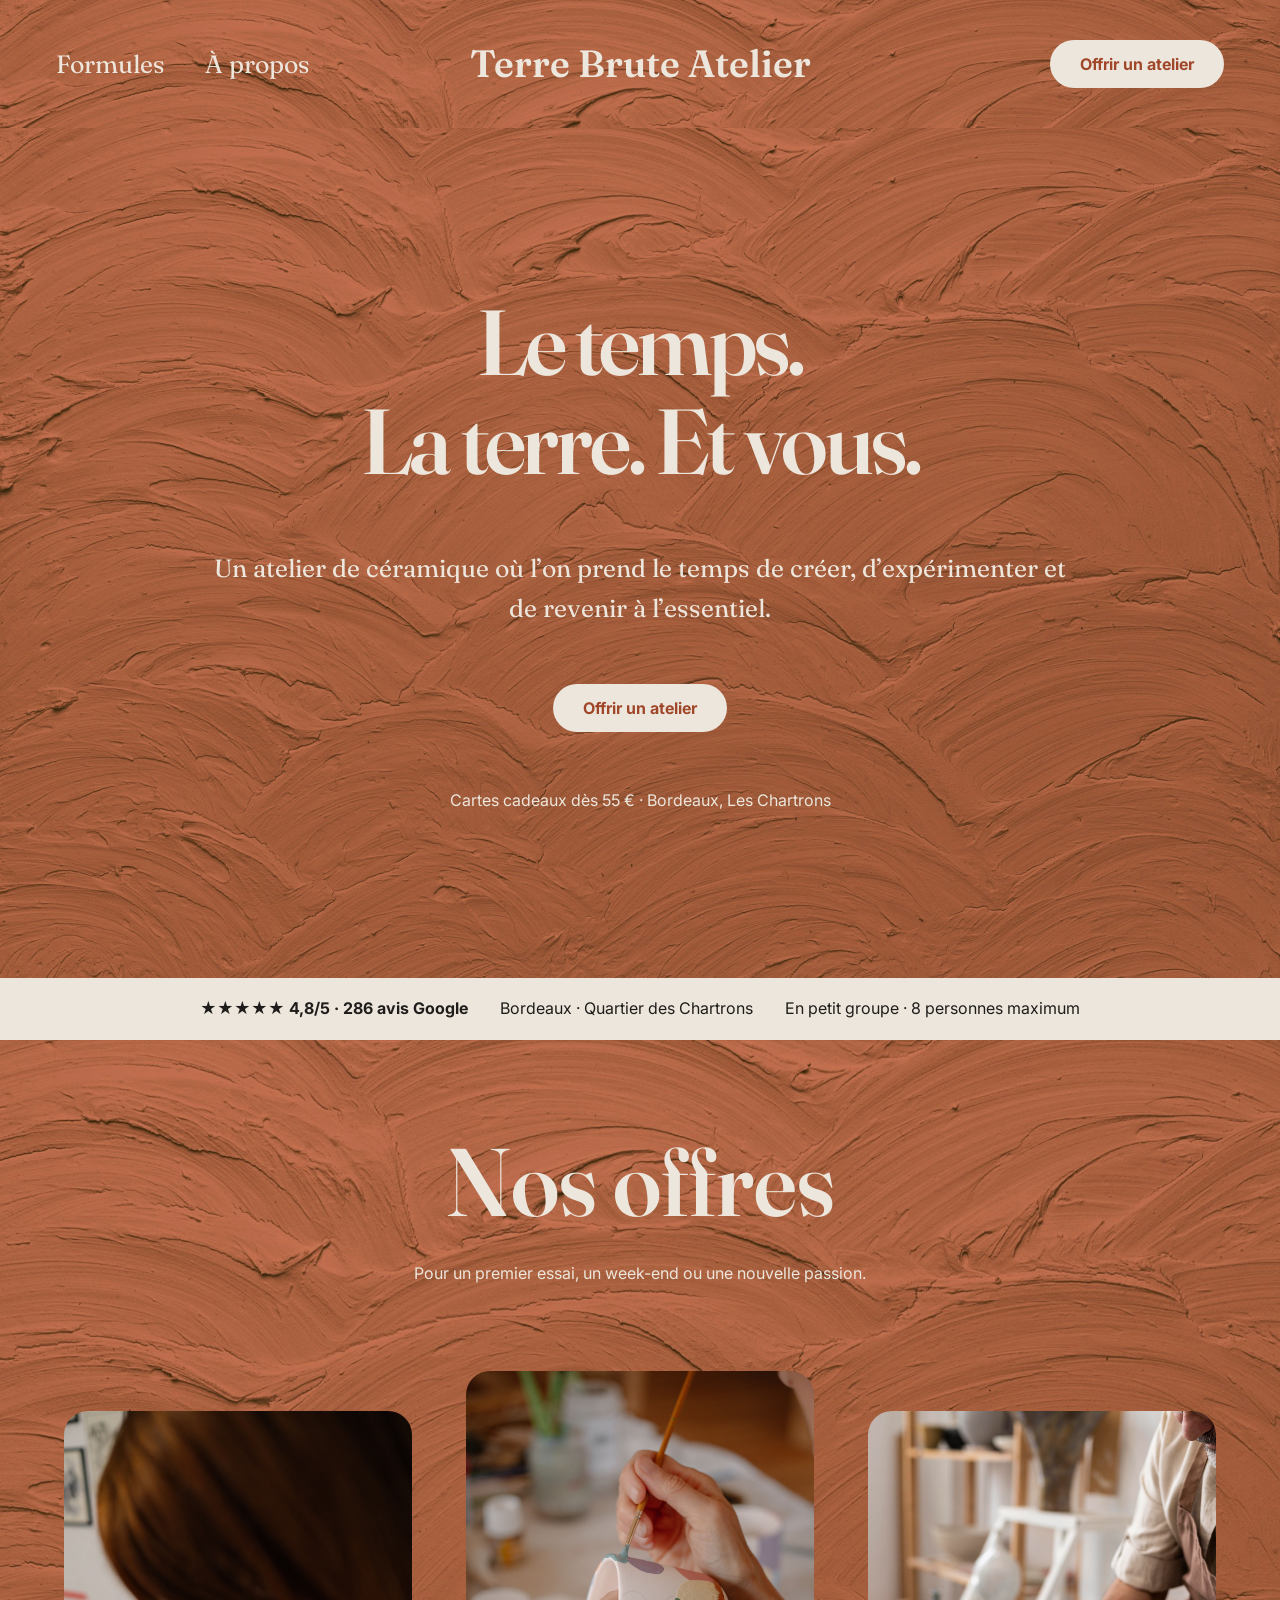
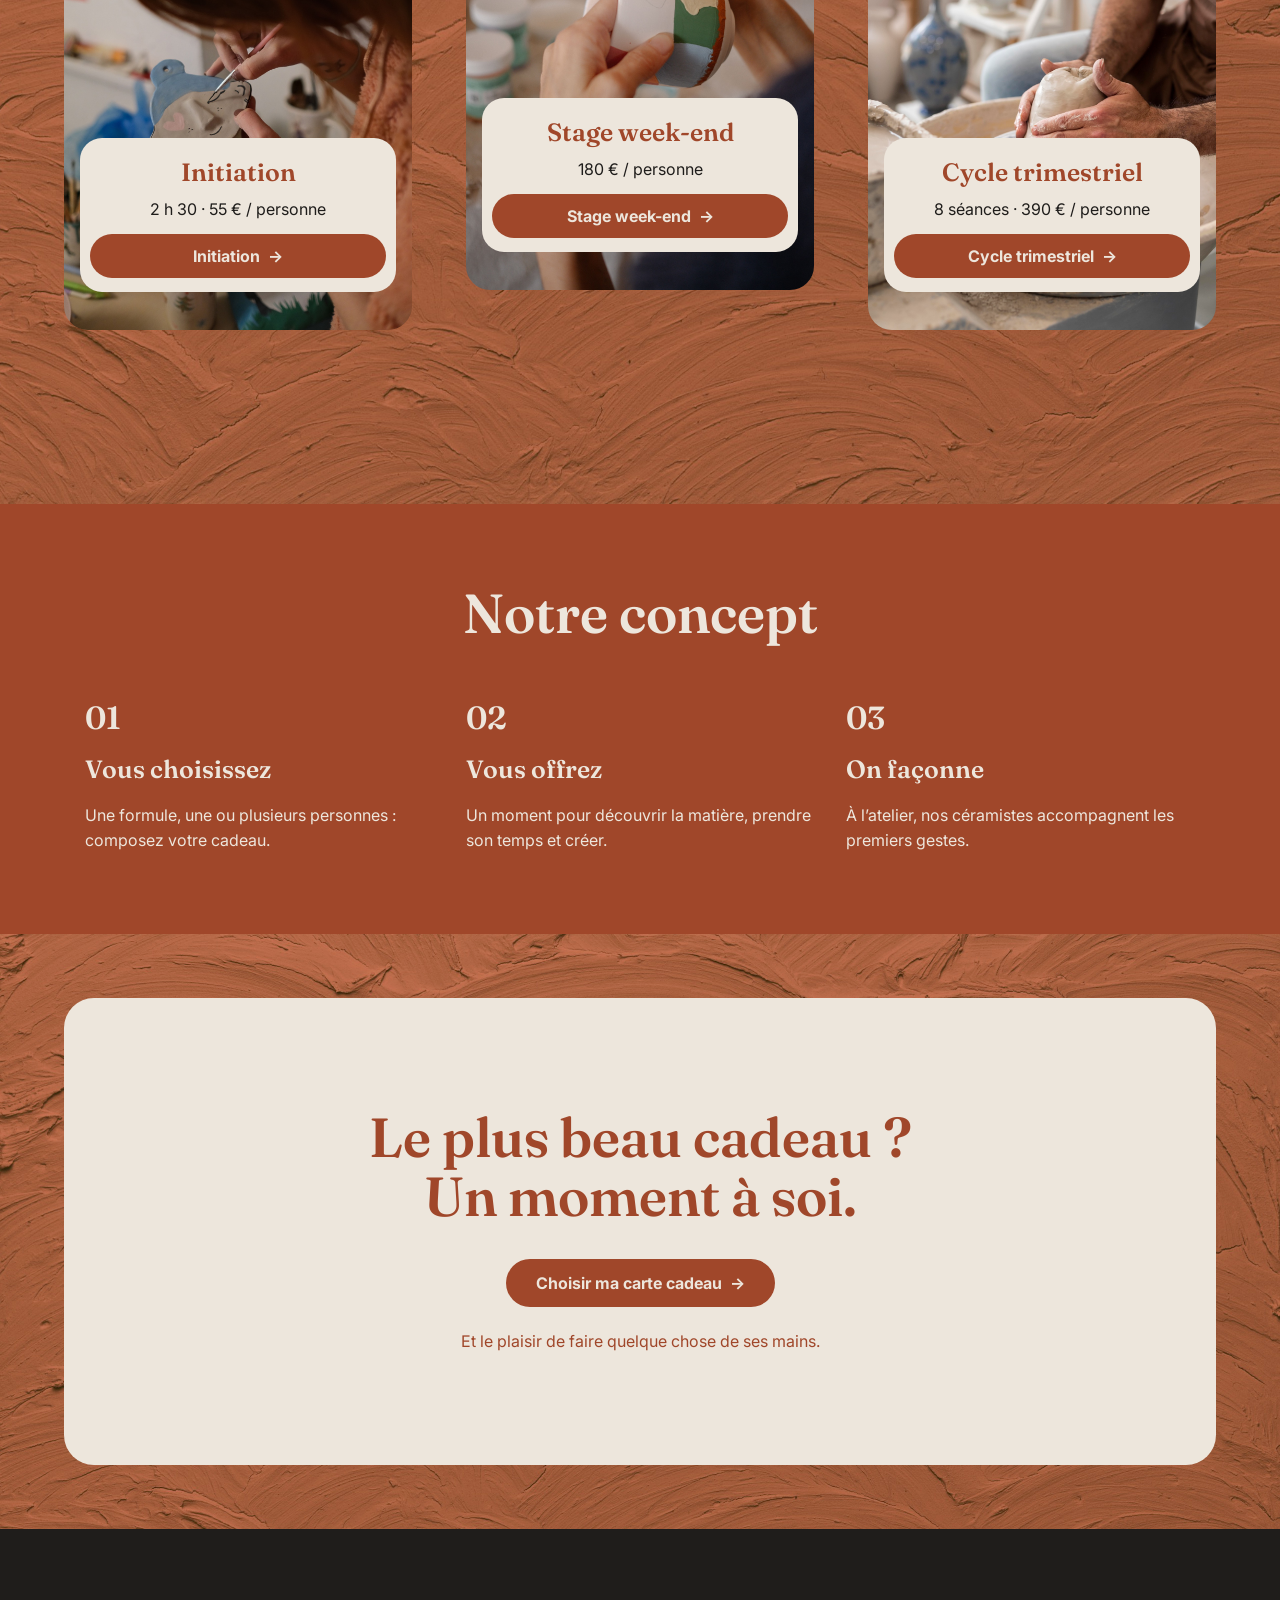
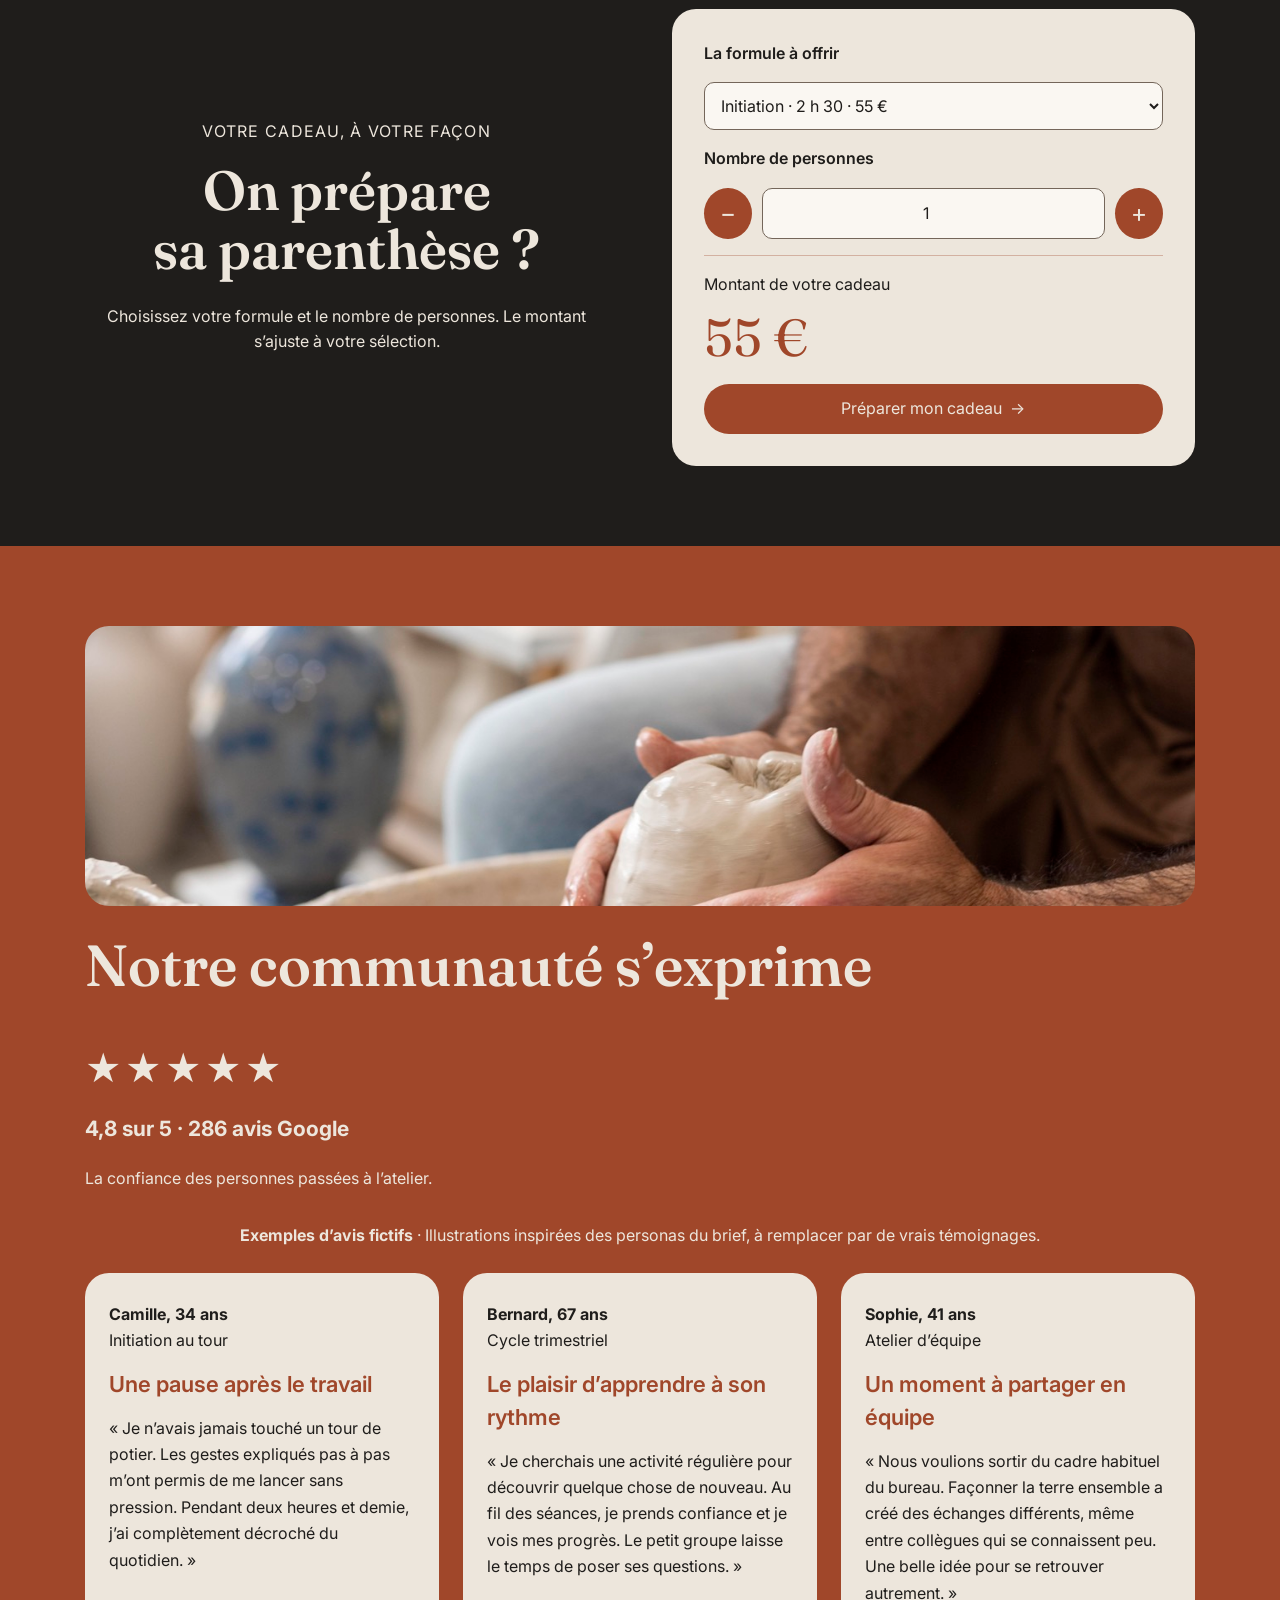
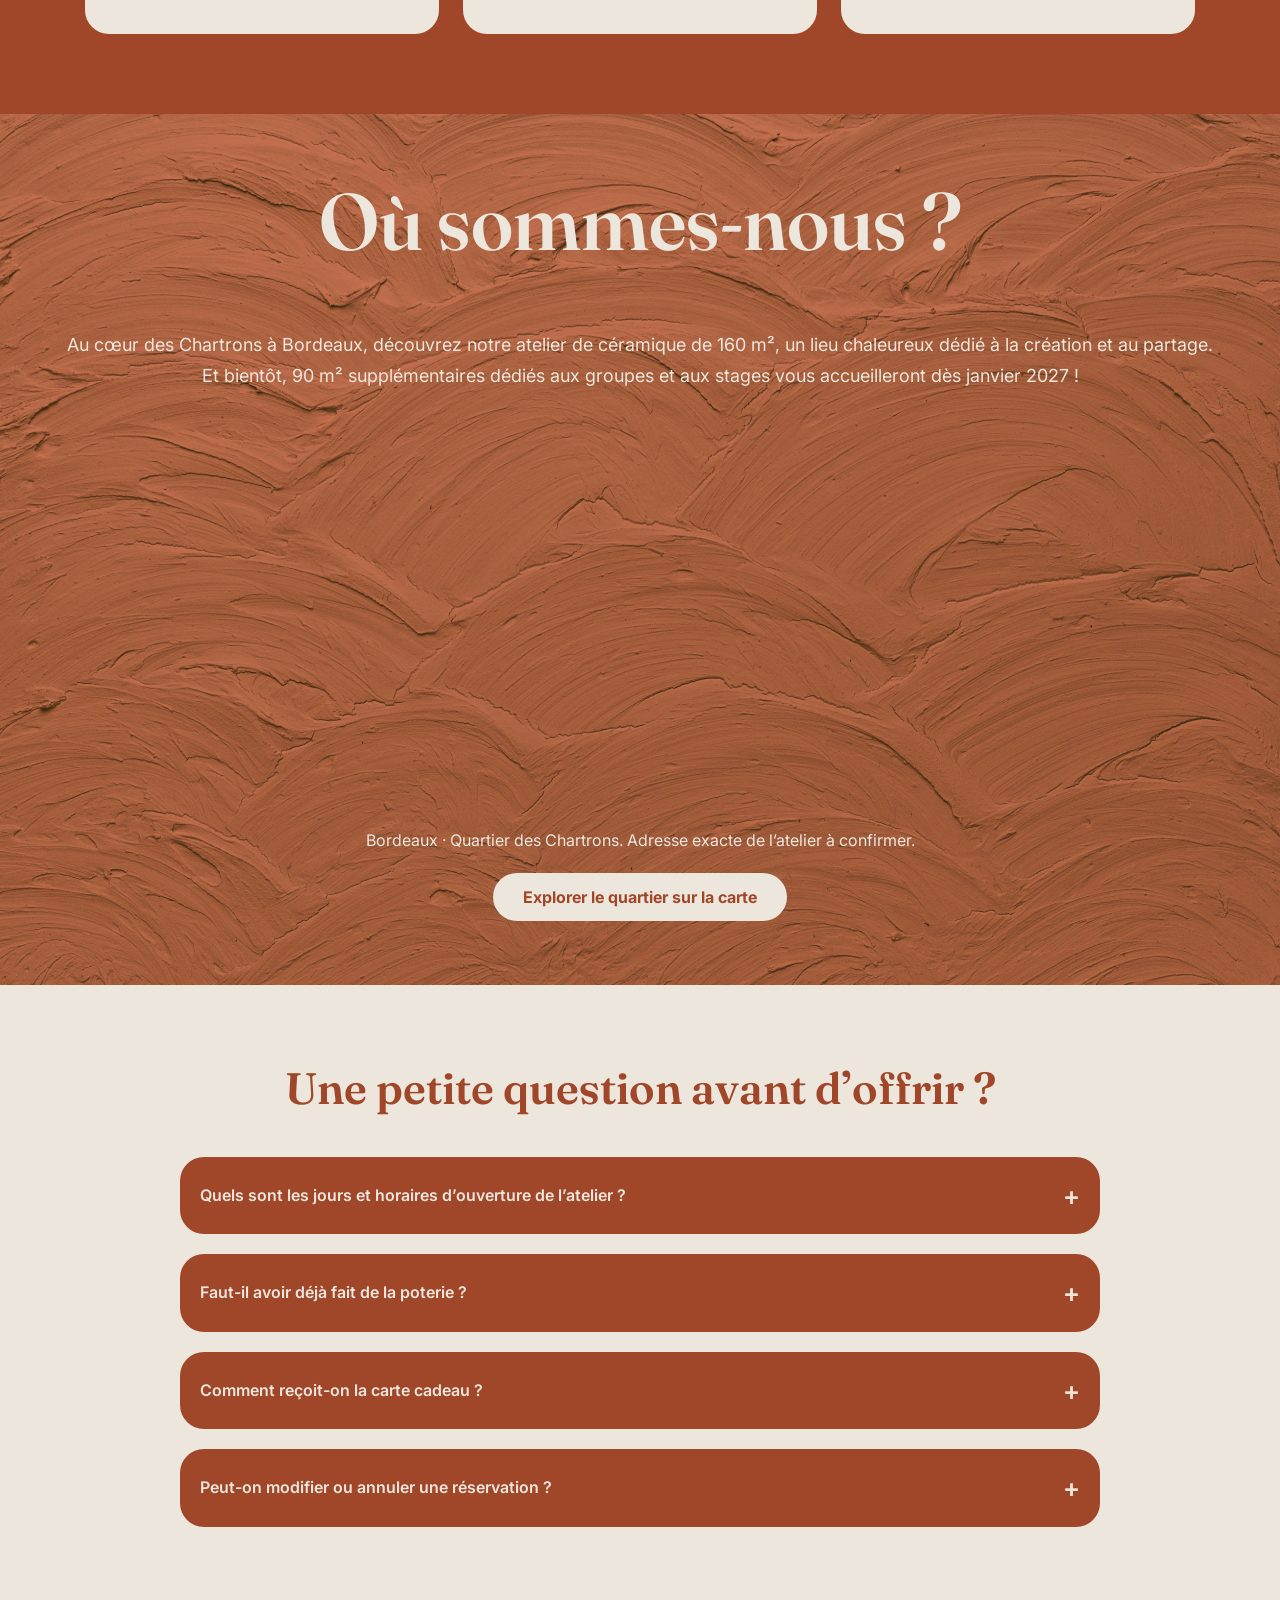
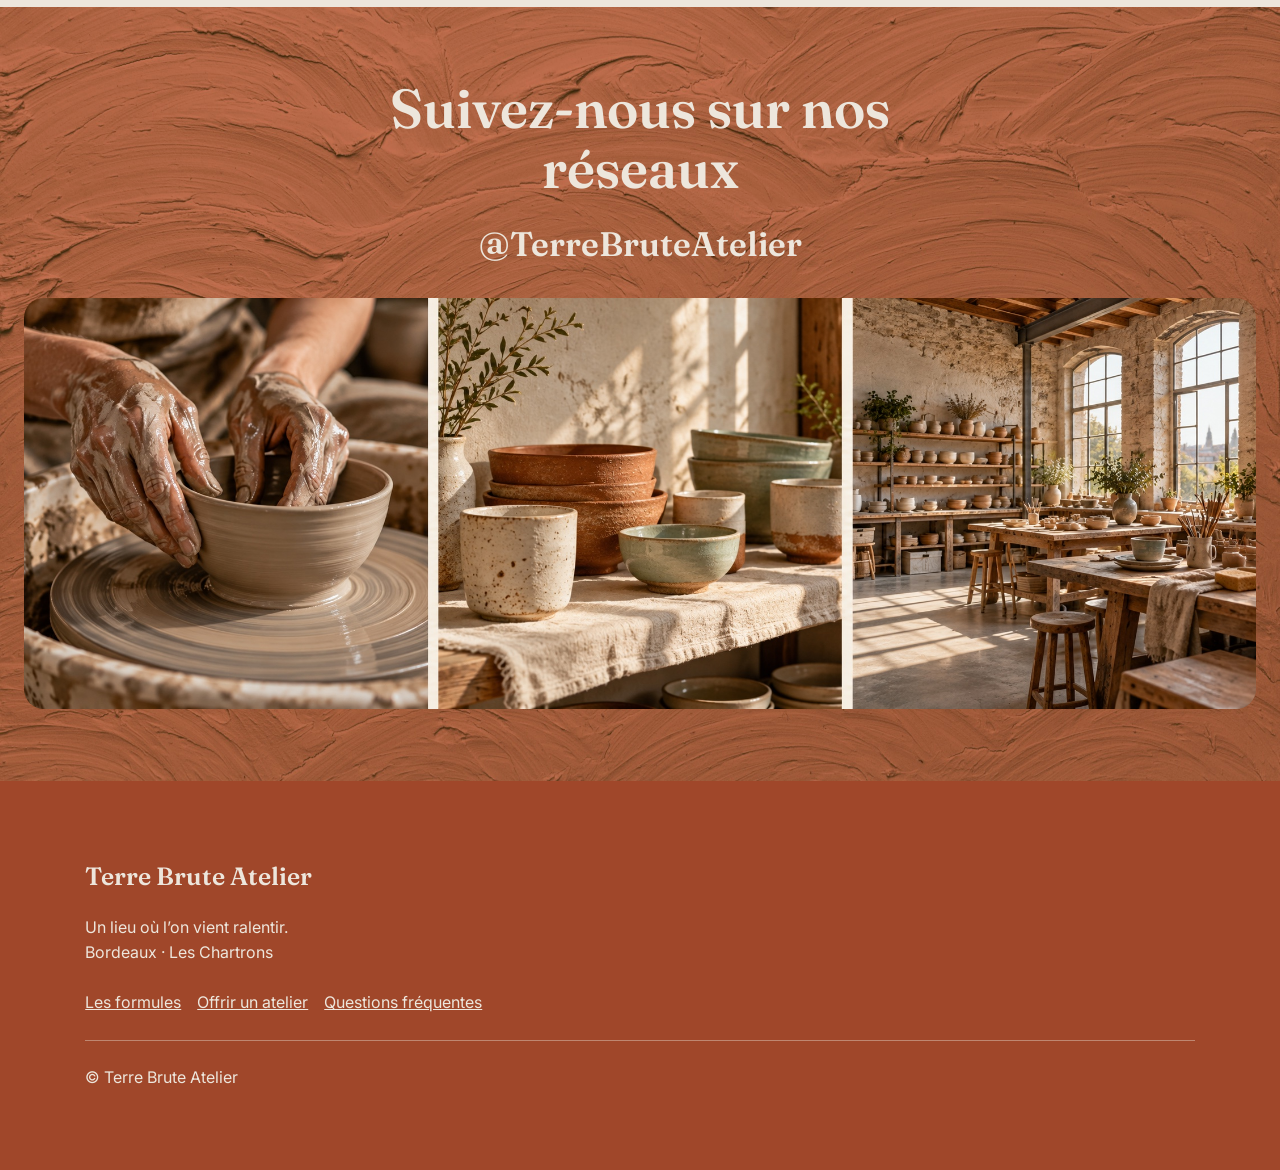
==== commit 11b3656d: "Synchroniser la landing avec la version WordPress Ajouter les avis illustratifs, la carte des Chartr" ====
--- a/index.html
+++ b/index.html
@@ -21,19 +21,19 @@
       <div class="tb-section-intro"><h2 id="titre-offres">Nos offres</h2><p>Pour un premier essai, un week-end ou une nouvelle passion.</p></div>
       <p class="tb-swipe-hint" id="aide-offres">Faites défiler les offres horizontalement.</p>
       <div class="tb-offer-track" tabindex="0" role="region" aria-label="Les trois formules cadeaux" aria-describedby="aide-offres">
-        <article class="tb-offer"><img src="assets/initiation.webp" alt="Une participante décore une pièce de céramique" width="278" height="416" loading="lazy"><div class="tb-offer-label"><h3>Initiation</h3><p>2 h 30 · 55 € / personne</p><a class="tb-button" href="#cadeau" data-select-formula="initiation">Initiation <span aria-hidden="true">→</span></a></div></article>
-        <article class="tb-offer"><img src="assets/stage.webp" alt="Décoration d’une tasse en céramique au pinceau" width="278" height="416" loading="lazy"><div class="tb-offer-label"><h3>Stage week-end</h3><p>180 € / personne</p><a class="tb-button" href="#cadeau" data-select-formula="stage">Stage week-end <span aria-hidden="true">→</span></a></div></article>
-        <article class="tb-offer"><img src="assets/cycle.webp" alt="Des mains façonnent un bol sur un tour de potier" width="278" height="416" loading="lazy"><div class="tb-offer-label"><h3>Cycle trimestriel</h3><p>8 séances · 390 € / personne</p><a class="tb-button" href="#cadeau" data-select-formula="cycle">Cycle trimestriel <span aria-hidden="true">→</span></a></div></article>
+        <article class="tb-offer"><img src="assets/initiation-hd.jpg" alt="Une participante décore une pièce de céramique" width="278" height="416" loading="lazy"><div class="tb-offer-label"><h3>Initiation</h3><p>2 h 30 · 55 € / personne</p><a class="tb-button" href="#cadeau" data-select-formula="initiation">Initiation <span aria-hidden="true">→</span></a></div></article>
+        <article class="tb-offer"><img src="assets/stage-hd.jpg" alt="Décoration d’une tasse en céramique au pinceau" width="278" height="416" loading="lazy"><div class="tb-offer-label"><h3>Stage week-end</h3><p>180 € / personne</p><a class="tb-button" href="#cadeau" data-select-formula="stage">Stage week-end <span aria-hidden="true">→</span></a></div></article>
+        <article class="tb-offer"><img src="assets/cycle-hd.jpg" alt="Des mains façonnent un bol sur un tour de potier" width="278" height="416" loading="lazy"><div class="tb-offer-label"><h3>Cycle trimestriel</h3><p>8 séances · 390 € / personne</p><a class="tb-button" href="#cadeau" data-select-formula="cycle">Cycle trimestriel <span aria-hidden="true">→</span></a></div></article>
       </div>
     </section>
     <section id="concept" class="tb-concept tb-wrap" aria-labelledby="titre-concept"><h2 id="titre-concept">Notre concept</h2><ol class="tb-steps"><li><span class="tb-step-number" aria-hidden="true">01</span><h3>Vous choisissez</h3><p>Une formule, une ou plusieurs personnes : composez votre cadeau.</p></li><li><span class="tb-step-number" aria-hidden="true">02</span><h3>Vous offrez</h3><p>Un moment pour découvrir la matière, prendre son temps et créer.</p></li><li><span class="tb-step-number" aria-hidden="true">03</span><h3>On façonne</h3><p>À l’atelier, nos céramistes accompagnent les premiers gestes.</p></li></ol></section>
     <section class="tb-gift-invitation tb-texture"><div class="tb-gift-panel"><h2>Le plus beau cadeau ?<br>Un moment à soi.</h2><a href="#cadeau" class="tb-button tb-button-clay">Choisir ma carte cadeau <span aria-hidden="true">→</span></a><p>Et le plaisir de faire quelque chose de ses mains.</p></div></section>
     <section id="cadeau" class="tb-configurator tb-wrap" aria-labelledby="titre-cadeau"><div><p class="tb-eyebrow">Votre cadeau, à votre façon</p><h2 id="titre-cadeau">On prépare<br>sa parenthèse ?</h2><p>Choisissez votre formule et le nombre de personnes. Le montant s’ajuste à votre sélection.</p></div><form class="tb-gift-form" data-gift-form><label for="formule">La formule à offrir</label><select id="formule" name="formula"><option value="initiation" data-price="55">Initiation · 2 h 30 · 55 €</option><option value="stage" data-price="180">Stage week-end · 180 €</option><option value="cycle" data-price="390">Cycle trimestriel · 8 séances · 390 €</option></select><label for="personnes">Nombre de personnes</label><div class="tb-quantity"><button type="button" data-quantity-step="-1" aria-label="Retirer une personne">−</button><input id="personnes" type="number" name="quantity" min="1" max="8" step="1" value="1" required inputmode="numeric"><button type="button" data-quantity-step="1" aria-label="Ajouter une personne">+</button></div><div class="tb-total"><span>Montant de votre cadeau</span><output for="formule personnes" aria-live="polite" aria-atomic="true" data-gift-total>55 €</output></div><button class="tb-button tb-button-clay" type="submit">Préparer mon cadeau <span aria-hidden="true">→</span></button><p class="tb-status" role="status" data-gift-status hidden></p></form></section>
-    <section id="communaute" class="tb-community tb-wrap" aria-labelledby="titre-avis"><img class="tb-community-image" src="assets/atelier.webp" alt="Trois participantes façonnent des pièces ensemble dans un atelier lumineux" width="416" height="280" loading="lazy"><h2 id="titre-avis">Notre communauté s’exprime</h2><p class="tb-stars" role="img" aria-label="Note de 4,8 sur 5">★★★★★</p><p class="tb-rating"><strong>4,8 sur 5 · 286 avis Google</strong></p><p>La confiance des personnes passées à l’atelier.</p></section>
-    <section id="contact" class="tb-location tb-texture" aria-labelledby="titre-lieu"><h2 id="titre-lieu">Où sommes-nous ?</h2><figure><img src="assets/carte.webp" alt="Illustration du quartier des Chartrons et de la Garonne à Bordeaux" width="416" height="234" loading="lazy"><figcaption>Bordeaux · Les Chartrons — carte illustrative du quartier.</figcaption></figure></section>
-    <section id="questions" class="tb-faq" aria-labelledby="titre-faq"><div class="tb-faq-inner"><h2 id="titre-faq">Une petite question avant d’offrir ?</h2><div class="tb-faq-item"><h3><button type="button" data-faq-trigger aria-expanded="false" aria-controls="reponse-1">Faut-il avoir déjà fait de la poterie ? <span aria-hidden="true">+</span></button></h3><div id="reponse-1" hidden><p>Pas du tout. Les initiations sont conçues pour découvrir le tour ou le modelage, avec l’accompagnement d’un céramiste.</p></div></div><div class="tb-faq-item"><h3><button type="button" data-faq-trigger aria-expanded="false" aria-controls="reponse-2">Comment reçoit-on la carte cadeau ? <span aria-hidden="true">+</span></button></h3><div id="reponse-2" hidden><p>Les modalités de réception seront précisées par l’atelier à l’ouverture de la vente en ligne. Le simulateur permet pour le moment de préparer votre sélection.</p></div></div><div class="tb-faq-item"><h3><button type="button" data-faq-trigger aria-expanded="false" aria-controls="reponse-3">Peut-on modifier ou annuler une réservation ? <span aria-hidden="true">+</span></button></h3><div id="reponse-3" hidden><p>Les conditions de modification, d’annulation et de validité seront précisées dans les conditions générales de vente avant l’ouverture des achats.</p></div></div></div></section>
+    <section id="communaute" class="tb-community tb-wrap" aria-labelledby="titre-avis"><img class="tb-community-image" src="assets/cycle-hd.jpg" alt="Gros plan sur les mains d’un céramiste qui façonne la terre sur un tour" width="416" height="280" loading="lazy"><h2 id="titre-avis">Notre communauté s’exprime</h2><p class="tb-stars" role="img" aria-label="Note de 4,8 sur 5">★★★★★</p><p class="tb-rating"><strong>4,8 sur 5 · 286 avis Google</strong></p><p>La confiance des personnes passées à l’atelier.</p><p class="tb-review-notice"><strong>Exemples d’avis fictifs</strong> · Illustrations inspirées des personas du brief, à remplacer par de vrais témoignages.</p><div class="tb-review-grid"><article class="tb-review"><p><strong>Camille, 34 ans</strong><br>Initiation au tour</p><h3>Une pause après le travail</h3><p>« Je n’avais jamais touché un tour de potier. Les gestes expliqués pas à pas m’ont permis de me lancer sans pression. Pendant deux heures et demie, j’ai complètement décroché du quotidien. »</p></article><article class="tb-review"><p><strong>Bernard, 67 ans</strong><br>Cycle trimestriel</p><h3>Le plaisir d’apprendre à son rythme</h3><p>« Je cherchais une activité régulière pour découvrir quelque chose de nouveau. Au fil des séances, je prends confiance et je vois mes progrès. Le petit groupe laisse le temps de poser ses questions. »</p></article><article class="tb-review"><p><strong>Sophie, 41 ans</strong><br>Atelier d’équipe</p><h3>Un moment à partager en équipe</h3><p>« Nous voulions sortir du cadre habituel du bureau. Façonner la terre ensemble a créé des échanges différents, même entre collègues qui se connaissent peu. Une belle idée pour se retrouver autrement. »</p></article></div></section>
+    <section id="contact" class="tb-location tb-texture" aria-labelledby="titre-lieu"><h2 id="titre-lieu">Où sommes-nous ?</h2><p class="tb-location-copy">Au cœur des Chartrons à Bordeaux, découvrez notre atelier de céramique de 160 m², un lieu chaleureux dédié à la création et au partage.<br>Et bientôt, 90 m² supplémentaires dédiés aux groupes et aux stages vous accueilleront dès janvier 2027 !</p><iframe title="Carte interactive du quartier des Chartrons à Bordeaux" src="https://maps.google.com/maps?q=Chartrons%2C%20Bordeaux%2C%20France&amp;z=14&amp;output=embed" width="1248" height="380" loading="lazy" referrerpolicy="no-referrer-when-downgrade" allowfullscreen></iframe><p class="tb-map-caption">Bordeaux · Quartier des Chartrons. Adresse exacte de l’atelier à confirmer.</p><a class="tb-button" href="https://www.google.com/maps/search/?api=1&amp;query=Chartrons%2C+Bordeaux%2C+France" target="_blank" rel="noopener">Explorer le quartier sur la carte</a></section>
+    <section id="questions" class="tb-faq" aria-labelledby="titre-faq"><div class="tb-faq-inner"><h2 id="titre-faq">Une petite question avant d’offrir ?</h2><div class="tb-faq-item"><h3><button type="button" data-faq-trigger aria-expanded="false" aria-controls="reponse-horaires">Quels sont les jours et horaires d’ouverture de l’atelier ? <span aria-hidden="true">+</span></button></h3><div id="reponse-horaires" hidden><p>L’atelier vous accueille du mardi au samedi, de 10 h à 19 h. Nous sommes fermés le dimanche et le lundi.</p></div></div><div class="tb-faq-item"><h3><button type="button" data-faq-trigger aria-expanded="false" aria-controls="reponse-1">Faut-il avoir déjà fait de la poterie ? <span aria-hidden="true">+</span></button></h3><div id="reponse-1" hidden><p>Pas du tout. Les initiations sont conçues pour découvrir le tour ou le modelage, avec l’accompagnement d’un céramiste.</p></div></div><div class="tb-faq-item"><h3><button type="button" data-faq-trigger aria-expanded="false" aria-controls="reponse-2">Comment reçoit-on la carte cadeau ? <span aria-hidden="true">+</span></button></h3><div id="reponse-2" hidden><p>Les modalités de réception seront précisées par l’atelier à l’ouverture de la vente en ligne. Le simulateur permet pour le moment de préparer votre sélection.</p></div></div><div class="tb-faq-item"><h3><button type="button" data-faq-trigger aria-expanded="false" aria-controls="reponse-3">Peut-on modifier ou annuler une réservation ? <span aria-hidden="true">+</span></button></h3><div id="reponse-3" hidden><p>Les conditions de modification, d’annulation et de validité seront précisées dans les conditions générales de vente avant l’ouverture des achats.</p></div></div></div></section>
   </main>
-<section class="tb-social tb-texture" aria-labelledby="titre-reseaux"><h2 id="titre-reseaux">Suivez-nous sur nos<br>réseaux</h2><p>Les gestes, les pièces et la vie de l’atelier.</p><div class="tb-social-placeholder"><p>Notre compte Instagram arrive bientôt.</p></div></section>
+<section class="tb-social tb-texture" aria-labelledby="titre-reseaux"><h2 id="titre-reseaux">Suivez-nous sur nos<br>réseaux</h2><h3 class="tb-instagram-handle">@TerreBruteAtelier</h3><img class="tb-instagram-image" src="assets/instagram.jpg" alt="Tournage d’un bol, pièces artisanales et intérieur d’un atelier de céramique" width="2172" height="724" loading="lazy"></section>
   <footer class="tb-footer tb-wrap"><a class="tb-brand" href="#contenu">Terre Brute Atelier</a><p>Un lieu où l’on vient ralentir.<br>Bordeaux · Les Chartrons</p><nav aria-label="Pied de page"><a href="#formules">Les formules</a><a href="#cadeau">Offrir un atelier</a><a href="#questions">Questions fréquentes</a></nav><p class="tb-copyright">© Terre Brute Atelier</p></footer>
 </div>
 <script src="assets/landing.js"></script></body></html>
--- a/assets/landing.css
+++ b/assets/landing.css
@@ -1,7 +1,13 @@
 @import url('https://fonts.googleapis.com/css2?family=Fraunces:wght@600&family=Inter:wght@400;600;700&display=swap');
 :root{--tb-clay:#A0472A;--tb-sand:#EDE6DC;--tb-ink:#1F1D1B;--tb-paper:#FAF7F2}
-html{scroll-behavior:smooth;scroll-padding-top:24px}.tb{color:var(--tb-sand);background:var(--tb-clay);font-family:Inter,Arial,sans-serif;font-size:16px;line-height:1.6;overflow-x:clip}.tb *{box-sizing:border-box}.tb [hidden]{display:none!important}.tb h1,.tb h2,.tb h3,.tb p,.tb figure{margin:0}.tb h1,.tb h2,.tb h3,.tb-brand,.tb-step-number{font-family:Fraunces,Georgia,serif;font-weight:600}.tb h1,.tb h2{line-height:1.08}.tb h2{font-size:clamp(2rem,4.3vw,4rem)}.tb a{color:inherit}.tb a,.tb button{-webkit-tap-highlight-color:transparent}.tb img{display:block;max-width:100%}.tb button,.tb input,.tb select{font:inherit}.tb button,.tb select{cursor:pointer}.tb :focus-visible{outline:3px solid currentColor;outline-offset:5px}.tb-skip{position:absolute;top:8px;left:8px;z-index:10;background:var(--tb-sand);color:var(--tb-clay)!important;padding:12px;transform:translateY(-180%)}.tb-skip:focus{transform:none}.tb-wrap{padding:64px 24px}.tb-texture{background-image:url('texture.webp');background-size:cover;background-position:center}.tb-header{background:var(--tb-clay)}.tb-nav{min-height:88px;display:flex;align-items:center;justify-content:space-between;padding:20px 16px;gap:16px}.tb-brand{text-decoration:none;font-size:25px;line-height:1.2}.tb-nav-links,.tb-nav-cta{display:none!important}.tb-menu{background:transparent;border:1px solid var(--tb-sand);border-radius:30px;color:inherit;min-height:44px;padding:8px 14px}.tb-mobile-nav{padding:0 24px 24px;display:grid;gap:12px}.tb-mobile-nav a{padding:8px 0}.tb-button{display:inline-flex;align-items:center;justify-content:center;gap:8px;min-height:48px;max-width:100%;padding:12px 30px;border-radius:999px;border:0;background:var(--tb-sand);color:var(--tb-clay)!important;text-decoration:none;font-weight:700;text-align:center;font-family:Inter,Arial,sans-serif;font-size:16px;line-height:1.4;transition:transform .2s,box-shadow .2s}.tb-button:hover{transform:translateY(-2px);box-shadow:0 7px 18px #1f1d1b22}.tb-button-clay{background:var(--tb-clay);color:var(--tb-sand)!important}.tb-hero{text-align:center;min-height:620px;padding:110px 22px 80px;display:flex;flex-direction:column;align-items:center;justify-content:center;gap:46px}.tb-hero h1{font-size:clamp(36px,7.2vw,100px);letter-spacing:-.035em}.tb-hero-copy{max-width:880px;font-family:Fraunces,Georgia,serif;font-size:20px;line-height:1.6}.tb-hero-detail{font-size:16px;max-width:320px}.tb-trust{background:var(--tb-sand);color:var(--tb-ink);display:flex;flex-wrap:wrap;justify-content:center;gap:10px 32px;padding:18px 24px;text-align:center}.tb-trust p{font-size:16px}.tb-offers{padding:72px 0 88px}.tb-section-intro{text-align:center;padding:0 24px}.tb-section-intro p{margin-top:28px}.tb-swipe-hint{padding:20px 24px 0;font-size:16px}.tb-offer-track{display:grid;grid-auto-flow:column;grid-auto-columns:min(76vw,340px);gap:24px;overflow-x:auto;scroll-snap-type:x mandatory;padding:40px 24px 20px;scroll-padding:24px;overscroll-behavior-inline:contain}.tb-offer{position:relative;min-width:0;aspect-ratio:400/597;scroll-snap-align:start;border-radius:24px;overflow:hidden;background:var(--tb-ink)}.tb-offer img{width:100%;height:100%;object-fit:cover;transition:transform .4s}.tb-offer:hover img{transform:scale(1.035)}.tb-offer-label{position:absolute;bottom:24px;left:16px;right:16px;text-align:center;background:var(--tb-sand);color:var(--tb-clay);padding:14px 10px;border-radius:22px}.tb-offer h3{font-size:23px}.tb-offer-label p{font-size:16px;margin:5px 0 12px;color:var(--tb-ink)}.tb-offer .tb-button{padding:8px 16px;min-height:44px;background:var(--tb-clay);color:var(--tb-sand)!important;width:100%}.tb-concept h2{margin-bottom:48px}.tb-steps{list-style:none;display:grid;gap:40px;padding:0;margin:0}.tb-step-number{font-size:32px}.tb-steps h3{font-size:25px;margin:6px 0 14px}.tb-steps p{max-width:380px}.tb-gift-invitation{padding:48px 16px}.tb-gift-panel{max-width:1260px;margin:auto;background:var(--tb-sand);color:var(--tb-clay);border-radius:30px;text-align:center;padding:64px 20px}.tb-gift-panel .tb-button{margin:32px 0 22px}.tb-configurator{display:grid;gap:40px;background:var(--tb-ink)}.tb-configurator h2{margin:16px 0 24px}.tb-eyebrow{text-transform:uppercase;letter-spacing:.08em;font-size:16px}.tb-gift-form{border-radius:24px;padding:24px;background:var(--tb-sand);color:var(--tb-ink);display:grid;gap:16px}.tb-gift-form label{font-weight:600}.tb-gift-form select,.tb-quantity input{width:100%;border:1px solid #74665a;border-radius:10px;background:var(--tb-paper);color:var(--tb-ink);padding:12px;min-height:48px}.tb-quantity{display:grid;grid-template-columns:48px 1fr 48px;gap:10px}.tb-quantity button{border:0;border-radius:50%;background:var(--tb-clay);color:var(--tb-sand);font-size:25px;line-height:1}.tb-quantity input{text-align:center}.tb-total{padding-top:16px;border-top:1px solid #a0472a55;display:grid;gap:8px}.tb-total output{font-family:Fraunces,Georgia,serif;font-size:52px;line-height:1.2;color:var(--tb-clay)}.tb-status{font-size:16px;padding:14px;border:1px solid var(--tb-clay);border-radius:12px}.tb-community-image{width:100%;aspect-ratio:1248/360;object-fit:cover;border-radius:24px}.tb-community h2{margin:28px 0 44px}.tb-stars{font-size:36px;letter-spacing:.08em}.tb-rating{font-size:21px;margin:14px 0 20px!important}.tb-location{padding-top:64px;text-align:center}.tb-location h2{margin-bottom:48px}.tb-location figure img{width:100%;height:auto}.tb-location figcaption{padding:12px 24px;background:var(--tb-sand);color:var(--tb-ink);font-size:16px}.tb-faq{background:var(--tb-sand);color:var(--tb-clay);padding:64px 24px}.tb-faq-inner{max-width:920px;margin:auto}.tb-faq h2{text-align:center;margin-bottom:44px}.tb-faq-item+.tb-faq-item{margin-top:20px}.tb-faq h3{font:inherit}.tb-faq button{width:100%;display:flex;align-items:center;justify-content:space-between;gap:16px;border:0;border-radius:24px;padding:18px 20px;background:var(--tb-clay);color:var(--tb-sand);font-weight:600;text-align:left;min-height:56px}.tb-faq button span{font-size:26px;transition:transform .2s}.tb-faq button[aria-expanded=true] span{transform:rotate(45deg)}.tb-faq-item>div{color:var(--tb-ink);padding:20px}.tb-footer{display:grid;gap:24px}.tb-footer nav{display:flex;gap:16px;flex-wrap:wrap}.tb-copyright{font-size:16px;border-top:1px solid #ede6dc66;padding-top:24px}
+html{scroll-behavior:smooth;scroll-padding-top:24px}.tb{color:var(--tb-sand);background:var(--tb-clay);font-family:Inter,Arial,sans-serif;font-size:16px;line-height:1.6;overflow-x:clip}.tb *{box-sizing:border-box}.tb [hidden]{display:none!important}.tb h1,.tb h2,.tb h3,.tb p,.tb figure{margin:0}.tb h1,.tb h2,.tb h3,.tb-brand,.tb-step-number{font-family:Fraunces,Georgia,serif;font-weight:600}.tb h1,.tb h2{line-height:1.08}.tb h2{font-size:clamp(2rem,4.3vw,4rem)}.tb a{color:inherit}.tb a,.tb button{-webkit-tap-highlight-color:transparent}.tb img{display:block;max-width:100%}.tb button,.tb input,.tb select{font:inherit}.tb button,.tb select{cursor:pointer}.tb :focus-visible{outline:3px solid currentColor;outline-offset:5px}.tb-skip{position:absolute;top:8px;left:8px;z-index:10;background:var(--tb-sand);color:var(--tb-clay)!important;padding:12px;transform:translateY(-180%)}.tb-skip:focus{transform:none}.tb-wrap{padding:64px 24px}.tb-texture{background-image:url('texture-hd.jpg');background-size:cover;background-position:center}.tb-header{background:var(--tb-clay)}.tb-nav{min-height:88px;display:flex;align-items:center;justify-content:space-between;padding:20px 16px;gap:16px}.tb-brand{text-decoration:none;font-size:25px;line-height:1.2}.tb-nav-links,.tb-nav-cta{display:none!important}.tb-menu{background:transparent;border:1px solid var(--tb-sand);border-radius:30px;color:inherit;min-height:44px;padding:8px 14px}.tb-mobile-nav{padding:0 24px 24px;display:grid;gap:12px}.tb-mobile-nav a{padding:8px 0}.tb-button{display:inline-flex;align-items:center;justify-content:center;gap:8px;min-height:48px;max-width:100%;padding:12px 30px;border-radius:999px;border:0;background:var(--tb-sand);color:var(--tb-clay)!important;text-decoration:none;font-weight:700;text-align:center;font-family:Inter,Arial,sans-serif;font-size:16px;line-height:1.4;transition:transform .2s,box-shadow .2s}.tb-button:hover{transform:translateY(-2px);box-shadow:0 7px 18px #1f1d1b22}.tb-button-clay{background:var(--tb-clay);color:var(--tb-sand)!important}.tb-hero{text-align:center;min-height:620px;padding:110px 22px 80px;display:flex;flex-direction:column;align-items:center;justify-content:center;gap:46px}.tb-hero h1{font-size:clamp(36px,7.2vw,100px);letter-spacing:-.035em}.tb-hero-copy{max-width:880px;font-family:Fraunces,Georgia,serif;font-size:20px;line-height:1.6}.tb-hero-detail{font-size:16px;max-width:320px}.tb-trust{background:var(--tb-sand);color:var(--tb-ink);display:flex;flex-wrap:wrap;justify-content:center;gap:10px 32px;padding:18px 24px;text-align:center}.tb-trust p{font-size:16px}.tb-offers{padding:72px 0 88px}.tb-section-intro{text-align:center;padding:0 24px}.tb-section-intro p{margin-top:28px}.tb-swipe-hint{padding:20px 24px 0;font-size:16px}.tb-offer-track{display:grid;grid-auto-flow:column;grid-auto-columns:min(76vw,340px);gap:24px;overflow-x:auto;scroll-snap-type:x mandatory;padding:40px 24px 20px;scroll-padding:24px;overscroll-behavior-inline:contain}.tb-offer{position:relative;min-width:0;aspect-ratio:400/597;scroll-snap-align:start;border-radius:24px;overflow:hidden;background:var(--tb-ink)}.tb-offer img{width:100%;height:100%;object-fit:cover;transition:transform .4s}.tb-offer:hover img{transform:scale(1.035)}.tb-offer-label{position:absolute;bottom:24px;left:16px;right:16px;text-align:center;background:var(--tb-sand);color:var(--tb-clay);padding:14px 10px;border-radius:22px}.tb-offer h3{font-size:23px}.tb-offer-label p{font-size:16px;margin:5px 0 12px;color:var(--tb-ink)}.tb-offer .tb-button{padding:8px 16px;min-height:44px;background:var(--tb-clay);color:var(--tb-sand)!important;width:100%}.tb-concept h2{margin-bottom:48px}.tb-steps{list-style:none;display:grid;gap:40px;padding:0;margin:0}.tb-step-number{font-size:32px}.tb-steps h3{font-size:25px;margin:6px 0 14px}.tb-steps p{max-width:380px}.tb-gift-invitation{padding:48px 16px}.tb-gift-panel{max-width:1260px;margin:auto;background:var(--tb-sand);color:var(--tb-clay);border-radius:30px;text-align:center;padding:64px 20px}.tb-gift-panel .tb-button{margin:32px 0 22px}.tb-configurator{display:grid;gap:40px;background:var(--tb-ink)}.tb-configurator h2{margin:16px 0 24px}.tb-eyebrow{text-transform:uppercase;letter-spacing:.08em;font-size:16px}.tb-gift-form{border-radius:24px;padding:24px;background:var(--tb-sand);color:var(--tb-ink);display:grid;gap:16px}.tb-gift-form label{font-weight:600}.tb-gift-form select,.tb-quantity input{width:100%;border:1px solid #74665a;border-radius:10px;background:var(--tb-paper);color:var(--tb-ink);padding:12px;min-height:48px}.tb-quantity{display:grid;grid-template-columns:48px 1fr 48px;gap:10px}.tb-quantity button{border:0;border-radius:50%;background:var(--tb-clay);color:var(--tb-sand);font-size:25px;line-height:1}.tb-quantity input{text-align:center}.tb-total{padding-top:16px;border-top:1px solid #a0472a55;display:grid;gap:8px}.tb-total output{font-family:Fraunces,Georgia,serif;font-size:52px;line-height:1.2;color:var(--tb-clay)}.tb-status{font-size:16px;padding:14px;border:1px solid var(--tb-clay);border-radius:12px}.tb-community-image{width:100%;aspect-ratio:1248/360;object-fit:cover;border-radius:24px}.tb-community h2{margin:28px 0 44px}.tb-stars{font-size:36px;letter-spacing:.08em}.tb-rating{font-size:21px;margin:14px 0 20px!important}.tb-location{padding-top:64px;text-align:center}.tb-location h2{margin-bottom:48px}.tb-location figure img{width:100%;height:auto}.tb-location figcaption{padding:12px 24px;background:var(--tb-sand);color:var(--tb-ink);font-size:16px}.tb-faq{background:var(--tb-sand);color:var(--tb-clay);padding:64px 24px}.tb-faq-inner{max-width:920px;margin:auto}.tb-faq h2{text-align:center;margin-bottom:44px}.tb-faq-item+.tb-faq-item{margin-top:20px}.tb-faq h3{font:inherit}.tb-faq button{width:100%;display:flex;align-items:center;justify-content:space-between;gap:16px;border:0;border-radius:24px;padding:18px 20px;background:var(--tb-clay);color:var(--tb-sand);font-weight:600;text-align:left;min-height:56px}.tb-faq button span{font-size:26px;transition:transform .2s}.tb-faq button[aria-expanded=true] span{transform:rotate(45deg)}.tb-faq-item>div{color:var(--tb-ink);padding:20px}.tb-footer{display:grid;gap:24px}.tb-footer nav{display:flex;gap:16px;flex-wrap:wrap}.tb-copyright{font-size:16px;border-top:1px solid #ede6dc66;padding-top:24px}
 @media(min-width:768px){.tb-wrap{padding:80px 64px}.tb-hero{padding-top:140px;min-height:780px;gap:56px}.tb-hero-copy{font-size:25px}.tb-hero-detail{max-width:none}.tb-steps{grid-template-columns:repeat(3,1fr);gap:32px}.tb-configurator{grid-template-columns:1fr 1fr;align-items:center;gap:64px}.tb-gift-form{padding:32px}.tb-gift-invitation{padding:64px}.tb-faq{padding:80px 64px}.tb-offer-track{grid-auto-flow:initial;grid-template-columns:repeat(3,1fr);gap:32px;padding:64px;overflow:visible}.tb-offer:nth-child(2){transform:translateY(-40px)}.tb-swipe-hint{display:none}.tb-offer-label{left:16px;right:16px}.tb-offer h3{font-size:22px}}
-@media(min-width:1100px){.tb-wrap{padding:80px max(6.66vw,calc((100vw - 1248px)/2))}.tb-header{background-image:url('texture.webp');background-size:cover}.tb-nav{padding:40px 56px;display:grid;grid-template-columns:1fr auto 1fr}.tb-nav-links{display:flex!important;gap:40px;font-family:Fraunces,Georgia,serif;font-size:25px}.tb-nav-links a{text-decoration:none}.tb-nav .tb-brand{font-size:38px;text-align:center}.tb-nav-cta{display:inline-flex!important;justify-self:end}.tb-menu{display:none}.tb-hero{min-height:850px;padding-top:100px;padding-bottom:100px}.tb-hero-copy{margin-top:24px}.tb-offers{padding:90px 0 110px}.tb-offers h2{font-size:96px}.tb-offer-track{max-width:1440px;margin:60px auto 0;padding:64px;gap:54px}.tb-offer-label{bottom:38px}.tb-offer h3{font-size:25px}.tb-gift-panel{padding:110px 32px}.tb-community h2{font-size:58px}.tb-location h2{font-size:80px;margin-bottom:90px}.tb-faq h2{font-size:44px}}
+@media(min-width:1100px){.tb-wrap{padding:80px max(6.66vw,calc((100vw - 1248px)/2))}.tb-header{background-image:url('texture-hd.jpg');background-size:cover}.tb-nav{padding:40px 56px;display:grid;grid-template-columns:1fr auto 1fr}.tb-nav-links{display:flex!important;gap:40px;font-family:Fraunces,Georgia,serif;font-size:25px}.tb-nav-links a{text-decoration:none}.tb-nav .tb-brand{font-size:38px;text-align:center}.tb-nav-cta{display:inline-flex!important;justify-self:end}.tb-menu{display:none}.tb-hero{min-height:850px;padding-top:100px;padding-bottom:100px}.tb-hero-copy{margin-top:24px}.tb-offers{padding:90px 0 110px}.tb-offers h2{font-size:96px}.tb-offer-track{max-width:1440px;margin:60px auto 0;padding:64px;gap:54px}.tb-offer-label{bottom:38px}.tb-offer h3{font-size:25px}.tb-gift-panel{padding:110px 32px}.tb-community h2{font-size:58px}.tb-location h2{font-size:80px;margin-bottom:90px}.tb-faq h2{font-size:44px}}
 @media(prefers-reduced-motion:reduce){html{scroll-behavior:auto}.tb *{transition:none!important;animation:none!important}}
 
+
+.tb-social{padding:72px 24px;text-align:center}.tb-social h2{max-width:700px;margin:0 auto 24px}.tb-social p{max-width:680px;margin:0 auto 24px}.tb-social-placeholder{max-width:1050px;min-height:150px;margin:32px auto 0;padding:32px;border:1px dashed currentColor;border-radius:20px;display:grid;place-items:center;background:#ede6dc18}.tb-social-placeholder p{margin:0}.tb-editable .tb-social-placeholder{margin:32px auto 0}
+
+/* Dernières évolutions de la version WordPress. */
+.tb-review-notice{text-align:center;margin:32px 0 24px!important}.tb-review-grid{display:grid;gap:24px;margin-top:24px}.tb-review{padding:28px 24px;background:#ede6dc;color:#1f1d1b;border-radius:24px}.tb-review h3{font:600 22px/1.5 Inter,Arial,sans-serif;color:#a0472a;margin:14px 0}.tb-review p{font-size:16px;line-height:1.65}.tb-location{padding:64px clamp(20px,5vw,80px);text-align:center}.tb-location .tb-location-copy{font-size:18px;line-height:1.7;margin:-24px auto 36px;max-width:1200px}.tb-location iframe{display:block;border:0;width:100%;max-width:1248px;height:380px;margin:auto;border-radius:24px}.tb-map-caption{margin:20px 0!important}.tb-instagram-handle{font:600 34px/1.3 Fraunces,Georgia,serif;margin:24px 0 32px!important}.tb-instagram-image{width:100%;height:auto;border-radius:20px}.tb-configurator h2,.tb-configurator>div>p,.tb-concept h2,.tb-step{text-align:center}.tb-step p{margin-left:auto;margin-right:auto}
+@media(min-width:768px){.tb-review-grid{grid-template-columns:repeat(3,minmax(0,1fr))}}
